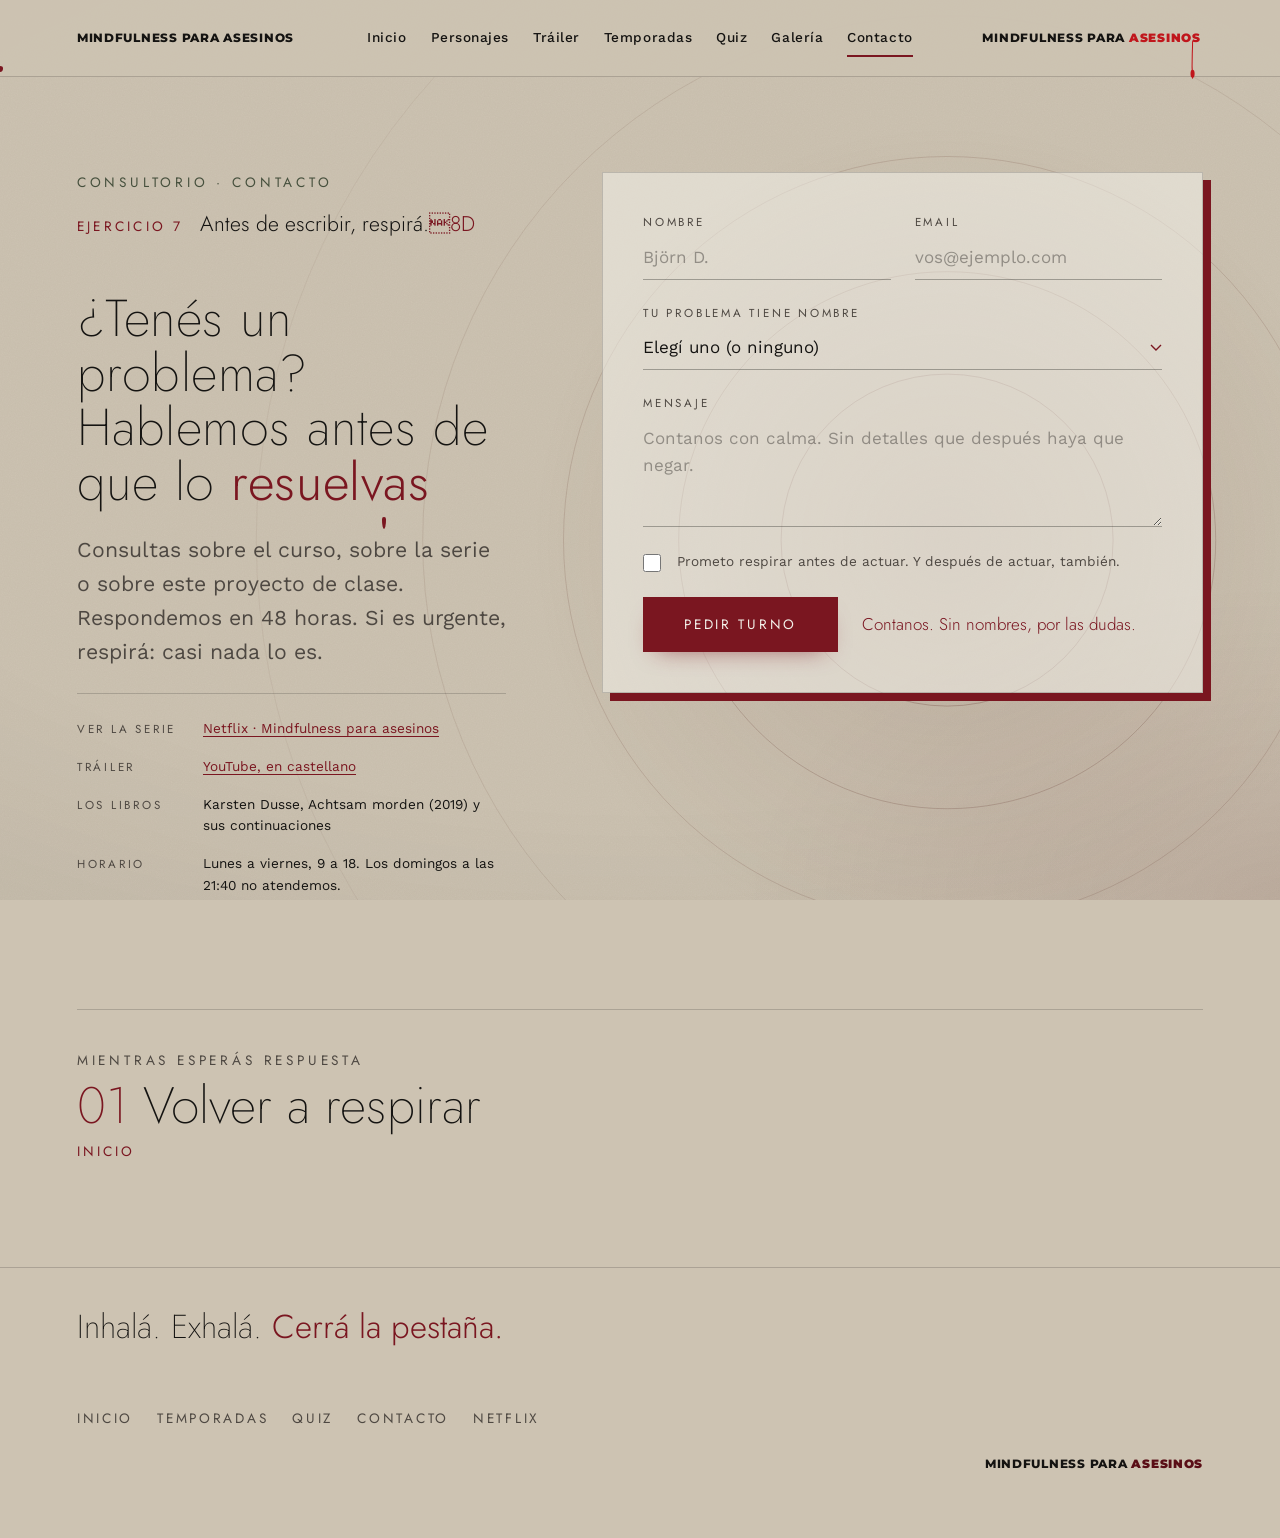
==== contacto.html @ fb223d0d "Landing Mindfulness para asesinos: sitio completo (v17) Co-Authored-By: Claude Fable 5.1 <noreply@an" ====
<!doctype html>
<html lang="es" data-stage="2">
<head>
  <meta charset="utf-8">
  <meta name="viewport" content="width=device-width, initial-scale=1">
  <title>Contacto · Mindfulness para asesinos</title>
  <meta name="description" content="Consultorio Breitner: escribinos sobre el curso, la serie o este proyecto de clase. Respondemos en 48 horas. Si es urgente, respirá.">
  <meta name="author" content="Proyecto de clase · Mindfulness para asesinos">
  <meta name="robots" content="index, follow, max-image-preview:large">
  <meta name="theme-color" content="#F3F1EA">
  <meta name="color-scheme" content="light">
  <meta property="og:type" content="website">
  <meta property="og:site_name" content="Mindfulness para asesinos">
  <meta property="og:locale" content="es_AR">
  <meta property="og:title" content="Contacto · Mindfulness para asesinos">
  <meta property="og:description" content="Consultorio Breitner: escribinos sobre el curso, la serie o este proyecto de clase. Respondemos en 48 horas. Si es urgente, respirá.">
  <meta property="og:image" content="assets/img/galeria/galeria-01.jpg">
  <meta name="twitter:card" content="summary_large_image">
  <meta name="twitter:title" content="Contacto · Mindfulness para asesinos">
  <meta name="twitter:description" content="Consultorio Breitner: escribinos sobre el curso, la serie o este proyecto de clase. Respondemos en 48 horas. Si es urgente, respirá.">
  <meta name="twitter:image" content="assets/img/galeria/galeria-01.jpg">
  <link rel="preconnect" href="https://fonts.googleapis.com">
  <link rel="preconnect" href="https://fonts.gstatic.com" crossorigin>
  <link href="https://fonts.googleapis.com/css2?family=Jost:wght@200;300;400&family=Montserrat:wght@800;900&family=Work+Sans:wght@400;500&display=swap" rel="stylesheet">
  <link rel="icon" href="data:image/svg+xml,%3Csvg xmlns='http://www.w3.org/2000/svg' viewBox='0 0 32 32'%3E%3Crect width='32' height='32' fill='%23F3F1EA'/%3E%3Cpath d='M16 4c3 7 8 11 8 17a8 8 0 0 1-16 0c0-6 5-10 8-17z' fill='%237A1620'/%3E%3C/svg%3E">
  <script type="application/ld+json">{"@context": "https://schema.org", "@type": "BreadcrumbList", "itemListElement": [{"@type": "ListItem", "position": 1, "name": "Inicio", "item": "index.html"}, {"@type": "ListItem", "position": 2, "name": "Tráiler", "item": "trailer.html"}]}</script>
  <link rel="stylesheet" href="css/styles.css">
</head>
<body data-page="contacto">

<!-- ===== Fondo: la página respira (anillos), y la sangre le gana terreno lección a lección ===== -->
<div class="breath-bg" aria-hidden="true"><i></i><i></i><i></i><i></i><i></i><span class="breath-bg__word breath-bg__word--in">Inhalá</span><span class="breath-bg__word breath-bg__word--out">Exhalá</span></div>

<!-- ===== SVG global: filtros reutilizables ===== -->
<svg class="svg-defs" aria-hidden="true" focusable="false">
  <defs>
    <filter id="f-wobble" x="-30%" y="-30%" width="160%" height="160%">
      <feTurbulence type="fractalNoise" baseFrequency="0.018 0.026" numOctaves="4" seed="7" result="n"/>
      <feDisplacementMap in="SourceGraphic" in2="n" scale="46" xChannelSelector="R" yChannelSelector="G"/>
    </filter>
    <filter id="f-wobble-2" x="-30%" y="-30%" width="160%" height="160%">
      <feTurbulence type="fractalNoise" baseFrequency="0.03" numOctaves="3" seed="21" result="n"/>
      <feDisplacementMap in="SourceGraphic" in2="n" scale="30" xChannelSelector="R" yChannelSelector="B"/>
      <feGaussianBlur stdDeviation="1.4"/>
    </filter>
    <filter id="f-wobble-small" x="-50%" y="-50%" width="200%" height="200%">
      <feTurbulence type="fractalNoise" baseFrequency="0.09" numOctaves="3" seed="4" result="n"/>
      <feDisplacementMap in="SourceGraphic" in2="n" scale="9" xChannelSelector="R" yChannelSelector="G"/>
    </filter>
    <filter id="f-soft"><feGaussianBlur stdDeviation="7"/></filter>
    <!-- sangre realista: gradiente (centro espeso), borde oscuro (seco), brillo húmedo y grano -->
    <radialGradient id="g-pool" cx="48%" cy="52%" r="60%">
      <stop offset="0" stop-color="#4E0A12"/>
      <stop offset=".55" stop-color="#6E121B"/>
      <stop offset="1" stop-color="#8A1B26"/>
    </radialGradient>
    <filter id="f-blood" x="-30%" y="-30%" width="160%" height="160%" color-interpolation-filters="sRGB">
      <feTurbulence type="fractalNoise" baseFrequency="0.018 0.026" numOctaves="4" seed="7" result="n"/>
      <feDisplacementMap in="SourceGraphic" in2="n" scale="46" xChannelSelector="R" yChannelSelector="G" result="shape"/>
      <feMorphology in="shape" operator="erode" radius="2.5" result="inner"/>
      <feComposite in="shape" in2="inner" operator="out" result="rim"/>
      <feFlood flood-color="#3A060C" flood-opacity=".75" result="rimColor"/>
      <feComposite in="rimColor" in2="rim" operator="in" result="rimDark"/>
      <feGaussianBlur in="shape" stdDeviation="7" result="blurA"/>
      <feSpecularLighting in="blurA" surfaceScale="8" specularConstant=".42" specularExponent="22" lighting-color="#ffe6e6" result="spec">
        <fePointLight x="150" y="40" z="260"/>
      </feSpecularLighting>
      <feComposite in="spec" in2="shape" operator="in" result="specIn"/>
      <feTurbulence type="fractalNoise" baseFrequency="0.9" numOctaves="2" seed="3" result="grain"/>
      <feColorMatrix in="grain" type="matrix" values="0 0 0 0 0  0 0 0 0 0  0 0 0 0 0  0 0 0 .05 0" result="grainA"/>
      <feComposite in="grainA" in2="shape" operator="in" result="grainIn"/>
      <feMerge><feMergeNode in="shape"/><feMergeNode in="grainIn"/><feMergeNode in="rimDark"/><feMergeNode in="specIn"/></feMerge>
    </filter>
    <filter id="f-goo-blood" x="-15%" y="-15%" width="130%" height="140%" color-interpolation-filters="sRGB">
      <feGaussianBlur in="SourceGraphic" stdDeviation="2.4" result="b"/>
      <feTurbulence type="fractalNoise" baseFrequency="0.035" numOctaves="3" seed="9" result="n"/>
      <feDisplacementMap in="b" in2="n" scale="5" xChannelSelector="R" yChannelSelector="G" result="bd"/>
      <feColorMatrix in="bd" type="matrix" values="1 0 0 0 0  0 1 0 0 0  0 0 1 0 0  0 0 0 16 -6" result="goo"/>
      <feGaussianBlur in="goo" stdDeviation=".7" result="shape"/>
      <feMorphology in="shape" operator="erode" radius="1.6" result="inner"/>
      <feComposite in="shape" in2="inner" operator="out" result="rim"/>
      <feFlood flood-color="#33050A" flood-opacity=".7" result="rimColor"/>
      <feComposite in="rimColor" in2="rim" operator="in" result="rimDark"/>
      <feGaussianBlur in="shape" stdDeviation="5" result="blurA"/>
      <feSpecularLighting in="blurA" surfaceScale="7" specularConstant=".42" specularExponent="24" lighting-color="#ffe9e9" result="spec">
        <fePointLight x="120" y="30" z="240"/>
      </feSpecularLighting>
      <feComposite in="spec" in2="shape" operator="in" result="specIn"/>
      <feMerge><feMergeNode in="shape"/><feMergeNode in="rimDark"/><feMergeNode in="specIn"/></feMerge>
    </filter>
    <filter id="f-goo-blood-m" x="-15%" y="-15%" width="130%" height="140%" color-interpolation-filters="sRGB">
      <feGaussianBlur in="SourceGraphic" stdDeviation="1.6" result="b"/>
      <feTurbulence type="fractalNoise" baseFrequency="0.06" numOctaves="3" seed="9" result="n"/>
      <feDisplacementMap in="b" in2="n" scale="3" xChannelSelector="R" yChannelSelector="G" result="bd"/>
      <feColorMatrix in="bd" type="matrix" values="1 0 0 0 0  0 1 0 0 0  0 0 1 0 0  0 0 0 16 -6" result="goo"/>
      <feGaussianBlur in="goo" stdDeviation=".5" result="shape"/>
      <feMorphology in="shape" operator="erode" radius="1" result="inner"/>
      <feComposite in="shape" in2="inner" operator="out" result="rim"/>
      <feFlood flood-color="#33050A" flood-opacity=".7" result="rimColor"/>
      <feComposite in="rimColor" in2="rim" operator="in" result="rimDark"/>
      <feGaussianBlur in="shape" stdDeviation="3" result="blurA"/>
      <feSpecularLighting in="blurA" surfaceScale="4" specularConstant=".28" specularExponent="26" lighting-color="#ffe9e9" result="spec">
        <fePointLight x="70" y="10" z="150"/>
      </feSpecularLighting>
      <feComposite in="spec" in2="shape" operator="in" result="specIn"/>
      <feMerge><feMergeNode in="shape"/><feMergeNode in="rimDark"/><feMergeNode in="specIn"/></feMerge>
    </filter>
    <filter id="f-blood-soft" x="-15%" y="-15%" width="130%" height="140%" color-interpolation-filters="sRGB">
      <feTurbulence type="fractalNoise" baseFrequency="0.05" numOctaves="3" seed="9" result="n"/>
      <feDisplacementMap in="SourceGraphic" in2="n" scale="9" xChannelSelector="R" yChannelSelector="G" result="shape"/>
      <feGaussianBlur in="shape" stdDeviation="3.5" result="blurA"/>
      <feSpecularLighting in="blurA" surfaceScale="4" specularConstant=".07" specularExponent="34" lighting-color="#ffe4e4" result="spec">
        <fePointLight x="120" y="30" z="240"/>
      </feSpecularLighting>
      <feComposite in="spec" in2="shape" operator="in" result="specIn"/>
      <feMerge><feMergeNode in="shape"/><feMergeNode in="specIn"/></feMerge>
    </filter>
    <filter id="f-sat" x="-50%" y="-50%" width="200%" height="200%">
      <feTurbulence type="fractalNoise" baseFrequency="0.05" numOctaves="3" seed="21" result="n"/>
      <feDisplacementMap in="SourceGraphic" in2="n" scale="14" xChannelSelector="R" yChannelSelector="B"/>
    </filter>
    <!-- mancha reutilizable para los bordes de las secciones infectadas -->
    <symbol id="s-stain" viewBox="0 0 600 420">
      <g filter="url(#f-blood)">
        <path fill="url(#g-pool)" d="M300 205 c-40-120 60-140 130-100 c 60 30 90 70 70 130 c-15 50-90 80-150 65 c-70-15-130-40-135-95 c-3-40 40-60 85 0z"/>
        <path fill="#6E121B" d="M150 215 c-40-10-70 20-55 40 c 20 25 60 10 55-40z"/>
        <path fill="#6E121B" d="M470 150 c 30-25 70-10 60 15 c-10 25-50 20-60-15z"/>
        <path fill="#6E121B" d="M330 300 c 8 40 6 80 4 110 c-1 10-12 10-13 0 c-2-30-4-70 9-110z"/>
      </g>
      <g filter="url(#f-sat)" fill="#6E121B">
        <path d="M0-11 C3-5 5-2 5 2 A5 5 0 1 1 -5 2 C-5-2 -3-5 0-11z" transform="translate(520 300) rotate(114) scale(1.40)"/>
        <path d="M0-11 C3-5 5-2 5 2 A5 5 0 1 1 -5 2 C-5-2 -3-5 0-11z" transform="translate(120 120) rotate(-66) scale(1.00)"/>
        <path d="M0-11 C3-5 5-2 5 2 A5 5 0 1 1 -5 2 C-5-2 -3-5 0-11z" transform="translate(400 352) rotate(147) scale(1.70)"/>
        <path d="M0-11 C3-5 5-2 5 2 A5 5 0 1 1 -5 2 C-5-2 -3-5 0-11z" transform="translate(560 270) rotate(105) scale(0.50)"/>
      </g>
    </symbol>
  </defs>
</svg>

<a class="skip-link" href="#main">Saltar al contenido</a>

<!-- ===== Navbar ===== -->
<header class="site-header" id="site-header">
  <nav class="nav" aria-label="Principal">
    <a class="nav__brand" href="index.html">Mindfulness para asesinos</a>

    <ul class="nav__links" id="nav-links">
      <li><a href="index.html">Inicio</a></li>
      <li><a href="personajes.html">Personajes</a></li>
      <li><a href="trailer.html">Tráiler</a></li>
      <li><a href="temporadas.html">Temporadas</a></li>
      <li><a href="quiz.html">Quiz</a></li>
      <li><a href="galeria.html">Galería</a></li>
      <li><a href="contacto.html">Contacto</a></li>
    </ul>

    <a class="nav__brand nav__brand--stained" href="index.html" aria-label="Mindfulness para asesinos">
      <span aria-hidden="true">Mindfulness para <span class="stain-word">asesinos<svg class="stain-word__drip" viewBox="0 0 6 22" aria-hidden="true"><path d="M3 0 C3 8 1.5 12 3 22" /><circle cx="3" cy="19.5" r="2.4"/></svg></span></span>
    </a>

    <button class="nav__toggle" id="nav-toggle" aria-expanded="false" aria-controls="nav-links" aria-label="Abrir menú">
      <span></span><span></span>
    </button>
  </nav>
</header>

<main id="main" class="page page--contacto">

  <!-- ===== CONTACTO · Consultorio de Breitner ===== -->
  <section class="section section--contacto" id="contacto" data-stage="2" aria-labelledby="contacto-title">
    <div class="shell contact">
      <div class="contact__aside">
        <p class="eyebrow reveal">Consultorio · Contacto</p>
        <p class="exercise reveal" data-type="Antes de escribir, respirá. Después escribí. Sin nombres."><span class="exercise__num">Ejercicio 7</span><span class="exercise__text" aria-label="Antes de escribir, respirá. Después escribí. Sin nombres."></span></p>
        <h1 class="section__title reveal" id="contacto-title">¿Tenés un problema? Hablemos antes de que lo <em class="stain-word">resuelvas</em></h1>
        <p class="section__lead reveal">Consultas sobre el curso, sobre la serie o sobre este proyecto de clase. Respondemos en 48 horas. Si es urgente, respirá: casi nada lo es.</p>
        <dl class="contact__ways reveal">
          <div><dt>Ver la serie</dt><dd><a href="https://www.netflix.com/title/81554969" target="_blank" rel="noopener">Netflix · Mindfulness para asesinos</a></dd></div>
          <div><dt>Tráiler</dt><dd><a href="https://www.youtube.com/watch?v=8umozeMUssc" target="_blank" rel="noopener">YouTube, en castellano</a></dd></div>
          <div><dt>Los libros</dt><dd>Karsten Dusse, <em>Achtsam morden</em> (2019) y sus continuaciones</dd></div>
          <div><dt>Horario</dt><dd>Lunes a viernes, 9 a 18. Los domingos a las 21:40 no atendemos.</dd></div>
        </dl>
      </div>

      <form class="form reveal" id="contact-form" novalidate>
        <div class="form__row">
          <div class="field">
            <label for="c-nombre">Nombre</label>
            <input id="c-nombre" name="nombre" type="text" autocomplete="name" placeholder="Björn D." required>
          </div>
          <div class="field">
            <label for="c-email">Email</label>
            <input id="c-email" name="email" type="email" autocomplete="email" placeholder="vos@ejemplo.com" required>
          </div>
        </div>
        <div class="field">
          <label for="c-problema">Tu problema tiene nombre</label>
          <select id="c-problema" name="problema">
            <option value="otro">Elegí uno (o ninguno)</option>
            <option value="vecino">Un vecino</option>
            <option value="jefe">Un jefe</option>
            <option value="cliente">Un cliente</option>
            <option value="familia">Alguien de la familia</option>
            <option value="otro">Prefiero no decirlo</option>
          </select>
        </div>
        <div class="field">
          <label for="c-mensaje">Mensaje</label>
          <textarea id="c-mensaje" name="mensaje" placeholder="Contanos con calma. Sin detalles que después haya que negar." required minlength="10"></textarea>
        </div>
        <label class="form__check"><input type="checkbox" name="promesa" required><span>Prometo respirar antes de actuar. Y después de actuar, también.</span></label>
        <div class="form__foot">
          <button class="btn btn--primary" type="submit">Pedir turno</button>
          <p class="form__hint" aria-live="polite">Contanos. Sin nombres, por las dudas.</p>
        </div>
        <div class="form__done" tabindex="-1" aria-live="assertive">
          <p class="stamp"><small>Consultorio Breitner</small>Recibido</p>
          <p><span data-name>R</span>espirá. Te escribimos en 48 horas. Este formulario es parte de un proyecto de clase: no envía datos a ningún servidor.</p>
          <button class="btn btn--ghost" type="button" id="contact-again">Pedir otro turno</button>
        </div>
      </form>
    </div>
  </section>

</main>

  <nav class="nextlesson" aria-label="Volver">
    <div class="shell">
      <a class="nextlesson__link reveal" href="index.html">
        <span class="nextlesson__eyebrow">Mientras esperás respuesta</span>
        <span class="nextlesson__title"><span class="nextlesson__num">01</span> Volver a respirar</span>
        <span class="nextlesson__go">Inicio</span>
      </a>
    </div>
  </nav>

<footer class="footer">
  <div class="shell">
    <p class="footer__close reveal">Inhalá. Exhalá. <span class="stain-word">Cerrá la pestaña.</span></p>
    <nav class="footer__links" aria-label="Pie"><a href="index.html">Inicio</a><a href="temporadas.html">Temporadas</a><a href="quiz.html">Quiz</a><a href="contacto.html">Contacto</a><a href="https://www.netflix.com/title/81554969" target="_blank" rel="noopener">Netflix</a></nav>
    <div class="footer__row">
      <p class="footer__brand">Mindfulness para <span class="stain-word">asesinos</span></p>
    </div>
  </div>
</footer>

<script src="js/blood.js" defer></script>
<script src="js/main.js" defer></script>
</body>
</html>
---- css/styles.css ----
/* =====================================================================
   MINDFULNESS PARA ASESINOS — styles.css
   Sistema: ver SPEC.md §3. Tokens en :root, infección por data-stage en
   <html>, un solo patrón de reveal, sin estilos ad hoc por bloque.
   ===================================================================== */

:root {
  /* ---- color ---- */
  --papel: #F3F1EA;
  --papel-sucio: #E6E0D3;
  --papel-manchado: #CDC3B2;
  --humo: #3B322E;
  --tinta: #141311;
  --salvia: #7C8B6F;
  --salvia-oscura: #55614B;
  --sangre: #7A1620;
  --sangre-densa: #5A0E16;
  --sangre-fresca: #A32332;
  --sangre-viva: #C93646;    /* sólo acentos de una palabra sobre fondo oscuro */
  --gris-humo: #6F6B63;
  --ceniza: #B8B2A6;

  /* ---- infección (los valores se pisan por data-stage) ---- */
  --bg: var(--papel);
  --ink: var(--tinta);
  --muted: var(--gris-humo);
  --line: rgba(20, 19, 17, .14);
  --surface: rgba(20, 19, 17, .04);
  --grain: .35;

  /* ---- tipografía (ratio 1.25, base 17px) ---- */
  --font-display: "Jost", "Avenir Next", "Segoe UI", sans-serif;
  --font-body: "Work Sans", "Segoe UI", system-ui, sans-serif;
  --fs--1: .8rem;
  --fs-0: 1rem;
  --fs-1: 1.25rem;
  --fs-2: 1.563rem;
  --fs-3: 1.953rem;
  --fs-4: 2.441rem;
  --fs-5: 3.052rem;
  --fs-hero: clamp(3rem, 8.6vw, 8.25rem);

  /* ---- espacio ---- */
  --s-1: 4px;
  --s-2: 8px;
  --s-3: 16px;
  --s-4: 24px;
  --s-5: 40px;
  --s-6: 64px;
  --s-7: 96px;
  --gutter: clamp(20px, 6vw, 96px);
  --shell-max: 1320px;

  /* ---- motion ---- */
  --ease-out: cubic-bezier(.16, 1, .3, 1);
  --ease-in: cubic-bezier(.55, 0, 1, .45);
  --ease-stamp: cubic-bezier(.2, 1.4, .4, 1);
  --t-reveal: 450ms;
  --t-stage: 900ms;

  --nav-h: 76px;
}

/* ---- etapas de la infección (cálidas, nunca gris neutro) ---- */
html[data-stage="1"] { --bg: var(--papel-sucio); --grain: .45; }
html[data-stage="2"] { --bg: var(--papel-manchado); --grain: .55; --line: rgba(20, 19, 17, .18); --surface: rgba(20, 19, 17, .06); }
html[data-stage="3"] {
  --bg: var(--humo); --ink: var(--papel); --muted: var(--ceniza);
  --line: rgba(243, 241, 234, .16); --surface: rgba(243, 241, 234, .05); --grain: .7;
}
html[data-stage="4"] {
  --bg: var(--tinta); --ink: var(--papel); --muted: var(--ceniza);
  --line: rgba(243, 241, 234, .14); --surface: rgba(243, 241, 234, .04); --grain: .85;
}

/* =====================================================================
   BASE
   ===================================================================== */
*, *::before, *::after { box-sizing: border-box; }

html {
  font-size: 17px;
  scroll-behavior: smooth;
  overflow-x: clip;
  background: var(--bg);
}

body {
  margin: 0;
  font-family: var(--font-body);
  font-size: var(--fs-0);
  line-height: 1.6;
  color: var(--ink);
  background: var(--bg);
  overflow-x: clip;
  transition: background-color var(--t-stage) var(--ease-out), color var(--t-stage) var(--ease-out);
}

/* Grano de papel: SVG feTurbulence en data URI, multiply, opacidad por etapa */
body::before {
  content: "";
  position: fixed;
  inset: 0;
  z-index: 0;
  pointer-events: none;
  opacity: var(--grain);
  mix-blend-mode: multiply;
  background-image: url("data:image/svg+xml,%3Csvg xmlns='http://www.w3.org/2000/svg' width='240' height='240'%3E%3Cfilter id='n'%3E%3CfeTurbulence type='fractalNoise' baseFrequency='.85' numOctaves='3' stitchTiles='stitch'/%3E%3CfeColorMatrix values='0 0 0 0 .12 0 0 0 0 .1 0 0 0 0 .08 0 0 0 .09 0'/%3E%3C/filter%3E%3Crect width='100%25' height='100%25' filter='url(%23n)'/%3E%3C/svg%3E");
  transition: opacity var(--t-stage) var(--ease-out);
}
html[data-stage="3"] body::before,
html[data-stage="4"] body::before { mix-blend-mode: screen; opacity: calc(var(--grain) * .35); }

main, .site-header, .footer { position: relative; z-index: 1; }

img, svg { display: block; max-width: 100%; }
h1, h2, h3, p, ul, ol, dl, figure { margin: 0; }
ul, ol { padding: 0; list-style: none; }
a { color: inherit; }
button { font: inherit; color: inherit; background: none; border: 0; padding: 0; cursor: pointer; }
em { font-style: normal; }

:focus-visible { outline: 2px solid var(--sangre-fresca); outline-offset: 4px; }
::selection { background: var(--sangre); color: var(--papel); }

.svg-defs { position: absolute; width: 0; height: 0; overflow: hidden; }

.sr-only {
  position: absolute; width: 1px; height: 1px; padding: 0; margin: -1px;
  overflow: hidden; clip: rect(0 0 0 0); white-space: nowrap; border: 0;
}

.skip-link {
  position: fixed; top: var(--s-3); left: var(--s-3); z-index: 60;
  padding: var(--s-2) var(--s-3); background: var(--tinta); color: var(--papel);
  transform: translateY(-200%); transition: transform 200ms var(--ease-out);
}
.skip-link:focus { transform: none; }

.shell {
  width: min(var(--shell-max), calc(100% - var(--gutter) * 2));
  margin-inline: auto;
}

/* =====================================================================
   TIPOGRAFÍA COMPARTIDA
   ===================================================================== */
.eyebrow {
  font-family: var(--font-display);
  font-weight: 400;
  font-size: var(--fs--1);
  letter-spacing: .28em;
  text-transform: uppercase;
  color: var(--salvia);
}
html[data-stage="3"] .eyebrow,
html[data-stage="4"] .eyebrow { color: var(--salvia); }

.section__title {
  font-family: var(--font-display);
  font-weight: 200;
  font-size: clamp(var(--fs-4), 5.2vw, var(--fs-5));
  line-height: 1.05;
  letter-spacing: .01em;
  max-width: 18ch;
  text-wrap: balance;
}
.section__lead {
  max-width: 56ch;
  color: var(--muted);
  font-size: var(--fs-1);
}

/* Palabra "con sangre": una por sección */
.stain-word {
  position: relative;
  color: var(--sangre);
  font-weight: 300;
}
.stain-word::after {
  content: "";
  position: absolute;
  left: 76%; bottom: -.2em;
  width: .085em; height: .24em;
  background: var(--sangre);
  border-radius: 45% 45% 50% 50% / 20% 20% 80% 80%;
}
/* sobre fondo oscuro el rojo seco desaparece: se usa --sangre-viva sólo ahí */
html[data-stage="3"] .stain-word,
html[data-stage="4"] .stain-word { color: var(--sangre-viva); }
html[data-stage="3"] .stain-word::after,
html[data-stage="4"] .stain-word::after,
html[data-stage="3"] .stain-word__drip path,
html[data-stage="4"] .stain-word__drip path { background: var(--sangre-viva); stroke: var(--sangre-viva); }
html[data-stage="3"] .stain-word__drip circle,
html[data-stage="4"] .stain-word__drip circle { fill: var(--sangre-viva); }

[hidden] { display: none !important; }

/* =====================================================================
   REVEAL (un solo patrón)
   ===================================================================== */
.reveal {
  opacity: 0;
  transform: translateY(20px);
  transition: opacity var(--t-reveal) var(--ease-out), transform var(--t-reveal) var(--ease-out);
}
.reveal.is-visible { opacity: 1; transform: none; }
.reveal:nth-child(2) { transition-delay: 60ms; }
.reveal:nth-child(3) { transition-delay: 120ms; }
.reveal:nth-child(4) { transition-delay: 180ms; }

/* =====================================================================
   LOADER
   ===================================================================== */
.loader {
  position: fixed; inset: 0; z-index: 50;
  display: grid; place-content: center; gap: var(--s-4);
  background: var(--papel); color: var(--tinta);
  transition: opacity 500ms var(--ease-out), visibility 500ms;
}
.loader__mark { width: min(520px, 80vw); overflow: visible; }
.loader__text {
  font-family: var(--font-display);
  font-weight: 300; font-size: 56px; letter-spacing: .22em;
  fill: none; stroke: var(--tinta); stroke-width: .8;
  stroke-dasharray: 1; stroke-dashoffset: 1;
  animation: draw 1100ms var(--ease-out) 100ms forwards;
}
.loader__text { stroke-dasharray: 900; stroke-dashoffset: 900; }
.loader__line {
  stroke: var(--sangre); stroke-width: 1.2; stroke-linecap: round;
  stroke-dasharray: 280; stroke-dashoffset: 280;
  animation: draw-line 600ms var(--ease-out) 900ms forwards;
}
.loader__hint {
  font-family: var(--font-display); font-size: var(--fs--1);
  letter-spacing: .3em; text-transform: uppercase; text-align: center;
  color: var(--gris-humo);
}
.is-loaded .loader { opacity: 0; visibility: hidden; }
@keyframes draw { to { stroke-dashoffset: 0; } }
@keyframes draw-line { to { stroke-dashoffset: 0; } }

/* =====================================================================
   NAVBAR
   ===================================================================== */
.site-header {
  position: fixed; inset: 0 0 auto 0; z-index: 30;
  background: color-mix(in srgb, var(--bg) 94%, transparent);
  border-bottom: 1px solid var(--line);
  transition: background-color var(--t-stage) var(--ease-out), color var(--t-stage) var(--ease-out), border-color var(--t-stage);
}
.nav {
  min-height: var(--nav-h);
  width: min(var(--shell-max), calc(100% - var(--gutter) * 2));
  margin-inline: auto;
  display: grid;
  grid-template-columns: 1fr auto 1fr;
  align-items: center;
  gap: var(--s-4);
}
.nav__brand {
  font-family: var(--font-display);
  font-weight: 400; font-size: .74rem; letter-spacing: .18em;
  text-transform: uppercase; text-decoration: none; white-space: nowrap;
}
.nav__brand--stained { justify-self: end; }
.nav__brand--stained .stain-word { display: inline-block; padding-right: .2em; }
.nav__brand--stained .stain-word::after { display: none; }
.stain-word__drip {
  position: absolute; left: 82%; top: 70%; width: .42em; height: auto;
  overflow: visible;
}
.stain-word__drip path { fill: none; stroke: var(--sangre); stroke-width: 1.2; stroke-linecap: round; }
.stain-word__drip circle { fill: var(--sangre); }

.nav__links { display: flex; gap: clamp(var(--s-3), 2.4vw, var(--s-5)); }
.nav__links a {
  position: relative; display: block; padding: var(--s-2) 0;
  font-size: var(--fs--1); font-weight: 500; letter-spacing: .04em; text-decoration: none;
}
.nav__links a::after {
  content: ""; position: absolute; left: 0; right: 0; bottom: 0; height: 2px;
  background: var(--sangre); transform: scaleX(0); transform-origin: right;
  transition: transform 350ms var(--ease-out);
}
.nav__links a:hover::after, .nav__links a.is-active::after { transform: scaleX(1); transform-origin: left; }

.nav__toggle { display: none; }

/* =====================================================================
   HERO
   ===================================================================== */
.hero {
  position: relative;
  min-height: 100svh;
  display: grid;
  align-items: center;
  padding: calc(var(--nav-h) + var(--s-6)) 0 var(--s-6);
  overflow: hidden;
  isolation: isolate;
}
.hero__grid { display: grid; gap: var(--s-4); position: relative; z-index: 1; }

.hero__title {
  position: relative;
  display: inline-block;
  width: max-content;
  max-width: 100%;
  margin-top: var(--s-2);
  font-family: var(--font-display);
  font-weight: 200;
  font-size: var(--fs-hero);
  line-height: .96;
  letter-spacing: .07em;
  text-transform: uppercase;
}
.hero__line { display: block; }
.hero__line--2 { font-weight: 300; letter-spacing: .12em; }
.hero__target { position: relative; display: inline-block; }

/* Gota: nace arriba de la última S y cae sobre ella */
.blood-drip {
  position: absolute;
  right: .36em;            /* centrada sobre la S final */
  top: calc(var(--drip-start, -46vh));   /* blood.js la ajusta para nacer bajo la navbar */
  width: .12em;
  height: calc(var(--drip-len, 46vh) + 1.05em);
  overflow: visible;
  pointer-events: none;
}
.blood-drip__path {
  fill: none; stroke: var(--sangre); stroke-width: 4; stroke-linecap: round;
  stroke-dasharray: 1; stroke-dashoffset: 1;
}
.blood-drip__bulb { fill: var(--sangre); opacity: 0; transform-origin: 7px 396px; }

.is-dripping .blood-drip__path { animation: fall 820ms var(--ease-in) forwards; }
.is-dripping .blood-drip__bulb { animation: bulb 820ms var(--ease-in) forwards; }
@keyframes fall { to { stroke-dashoffset: 0; } }
@keyframes bulb { 0%, 55% { opacity: 0; transform: scale(.3); } 100% { opacity: 1; transform: scale(1); } }

/* Mancha: detrás del texto, multiply, nace donde cae la gota */
.blood-stain {
  position: absolute;
  right: -.9em;
  top: .58em;
  width: 3.9em;
  height: auto;
  overflow: visible;
  pointer-events: none;
  z-index: -1;
  mix-blend-mode: multiply;
}
.blood-stain__pool { transform-origin: 300px 200px; transform: scale(.04); opacity: 0; }
.blood-stain__tongue { transform-origin: 330px 300px; transform: scaleY(0); }
.is-stained .blood-stain__pool { animation: pool 1100ms var(--ease-out) forwards; }
.is-stained .blood-stain__tongue { animation: tongue 1600ms var(--ease-out) 700ms forwards; }
@keyframes pool { from { transform: scale(.04) translateY(-8px); opacity: .9; } to { transform: scale(1); opacity: 1; } }
@keyframes tongue { to { transform: scaleY(1); } }

.hero__lead {
  max-width: 44ch;
  font-size: var(--fs-1);
  margin-top: var(--s-3);
}
.hero__meta {
  display: flex; flex-wrap: wrap; gap: var(--s-3) var(--s-6);
  padding-top: var(--s-4);
  border-top: 1px solid var(--line);
  max-width: 720px;
}
.hero__meta div { display: grid; gap: 2px; }
.hero__meta dt {
  font-family: var(--font-display); font-size: .7rem; letter-spacing: .24em;
  text-transform: uppercase; color: var(--muted);
}
.hero__meta dd { margin: 0; font-size: var(--fs-0); }

.hero__scroll {
  display: inline-flex; align-items: center; gap: var(--s-3);
  margin-top: var(--s-5);
  font-family: var(--font-display); font-size: .7rem; letter-spacing: .3em;
  text-transform: uppercase; text-decoration: none; color: var(--muted);
  width: max-content;
}
.hero__scroll svg { width: 12px; height: 40px; animation: nudge 2.4s var(--ease-out) infinite; }
@keyframes nudge { 0%, 100% { transform: translateY(0); } 50% { transform: translateY(6px); } }

/* trail de gotas (JS crea nodos) */
.hero__trail { position: absolute; inset: 0; pointer-events: none; z-index: 0; }
.hero__trail i {
  position: absolute; width: 6px; height: 9px; margin: -4px 0 0 -3px;
  background: var(--sangre); opacity: .45;
  border-radius: 50% 50% 55% 55% / 40% 40% 60% 60%;
  animation: trail-fade 600ms var(--ease-out) forwards;
}
@keyframes trail-fade { to { opacity: 0; transform: translateY(14px) scale(.6); } }

/* =====================================================================
   SECCIONES
   ===================================================================== */
.section { position: relative; scroll-margin-top: var(--nav-h); }
.section--personajes { padding-block: 128px; }
.section--temporadas { padding-block: 112px; }
.section--quiz { padding-block: 96px; }
.section--galeria { padding-block: 80px 96px; }

.section__head {
  display: grid;
  grid-template-columns: minmax(0, 1fr);
  gap: var(--s-4);
  margin-bottom: var(--s-6);
}
@media (min-width: 900px) {
  .section__head { grid-template-columns: 220px minmax(0, 1fr); column-gap: var(--s-6); align-items: start; }
  .section__head .eyebrow { padding-top: .9em; }
  .section__head .section__title { grid-column: 2; }
  .section__head .section__lead { grid-column: 2; }
}

/* =====================================================================
   CARRUSEL PERSONAJES
   ===================================================================== */
.carousel { position: relative; }
.carousel__bar {
  display: flex; justify-content: space-between; align-items: center;
  margin-bottom: var(--s-4);
}
.carousel__count {
  font-family: var(--font-display); font-size: var(--fs--1); letter-spacing: .24em; color: var(--muted);
}
.carousel__controls { display: flex; gap: var(--s-2); }
.carousel__btn {
  width: 48px; height: 48px; display: grid; place-items: center;
  border: 1px solid var(--line); border-radius: 50%;
  transition: border-color 250ms, background-color 250ms, transform 250ms var(--ease-out);
}
.carousel__btn svg { width: 20px; height: 20px; }
.carousel__btn:hover { border-color: var(--sangre); background: var(--surface); }
.carousel__btn:active { transform: scale(.94); }

.carousel__track {
  display: grid;
  grid-auto-flow: column;
  grid-auto-columns: clamp(260px, 26vw, 340px);
  gap: var(--s-4);
  overflow-x: auto;
  scroll-snap-type: x mandatory;
  scroll-behavior: smooth;
  padding: var(--s-3) var(--s-2) var(--s-4);
  margin-inline: calc(var(--s-2) * -1);
  scrollbar-width: none;
}
.carousel__track::-webkit-scrollbar { display: none; }
.carousel__track:focus-visible { outline-offset: -2px; }

.card {
  scroll-snap-align: start;
  position: relative;
  display: grid;
  grid-template-rows: auto 1fr;
  gap: var(--s-3);
  transform-style: preserve-3d;
  transition: transform 300ms var(--ease-out);
}
/* halo rojo detrás en hover/tilt */
.card::before {
  content: ""; position: absolute; inset: 6% -4% auto -4%; height: 60%;
  background: radial-gradient(ellipse at 50% 40%, rgba(122, 22, 32, .38), transparent 68%);
  opacity: 0; transform: translateZ(-40px); transition: opacity 350ms var(--ease-out);
  pointer-events: none; z-index: -1;
}
.card:hover::before, .card.is-active::before, .card:focus-within::before { opacity: 1; }

.card__media {
  position: relative; aspect-ratio: 3 / 4; overflow: hidden;
  background: var(--salvia-oscura);
}
.card__media img {
  width: 100%; height: 100%; object-fit: cover;
  transform-origin: 50% 40%;
}
.card.is-active .card__media img { animation: kenburns 9s var(--ease-out) forwards; }
@keyframes kenburns { from { transform: scale(1); } to { transform: scale(1.08) translate(-1.5%, -1%); } }

/* placeholder intencional */
.card__ph {
  position: absolute; inset: 0; display: none;
  padding: var(--s-4);
  color: var(--papel);
  background:
    linear-gradient(160deg, rgba(243, 241, 234, .08), transparent 55%),
    var(--salvia-oscura);
}
.card__ph::after {
  content: ""; position: absolute; inset: 0; opacity: .5; mix-blend-mode: multiply;
  background-image: url("data:image/svg+xml,%3Csvg xmlns='http://www.w3.org/2000/svg' width='240' height='240'%3E%3Cfilter id='n'%3E%3CfeTurbulence type='fractalNoise' baseFrequency='.85' numOctaves='3' stitchTiles='stitch'/%3E%3CfeColorMatrix values='0 0 0 0 .1 0 0 0 0 .1 0 0 0 0 .08 0 0 0 .18 0'/%3E%3C/filter%3E%3Crect width='100%25' height='100%25' filter='url(%23n)'/%3E%3C/svg%3E");
}
.card.is-placeholder img { visibility: hidden; }
.card.is-placeholder .card__ph { display: block; }
.card__ph-initial {
  position: absolute; left: 50%; top: 46%; transform: translate(-50%, -50%);
  font-family: var(--font-display); font-weight: 200; font-size: 7rem; line-height: 1;
  color: rgba(243, 241, 234, .82);
}
.card__ph-note {
  position: absolute; left: var(--s-4); bottom: var(--s-4);
  font-family: var(--font-display); font-size: .68rem; letter-spacing: .2em; text-transform: uppercase;
  color: rgba(243, 241, 234, .7);
}

.card__body { display: grid; gap: var(--s-1); padding-right: var(--s-2); }
.card__name { font-family: var(--font-display); font-weight: 300; font-size: var(--fs-2); line-height: 1.1; }
.card__actor { font-size: var(--fs--1); letter-spacing: .06em; text-transform: uppercase; color: var(--muted); }
.card__role { margin-top: var(--s-2); font-weight: 500; color: var(--sangre); }
html[data-stage="3"] .card__role, html[data-stage="4"] .card__role { color: var(--sangre-viva); }
.card__desc { font-size: var(--fs--1); color: var(--muted); }

/* =====================================================================
   TEMPORADAS
   ===================================================================== */
.seasons { display: grid; gap: var(--s-7); }
.season {
  position: relative;
  display: grid;
  grid-template-columns: minmax(0, 1fr);
  gap: var(--s-5);
  align-items: center;
}
@media (min-width: 820px) {
  .season { grid-template-columns: 300px minmax(0, 1fr); column-gap: var(--s-7); }
  .season--2 { grid-template-columns: minmax(0, 1fr) 300px; }
  .season--2 .season__poster { order: 2; }
  .season--2 .season__body { order: 1; padding-left: var(--s-7); }
}
.season__num {
  position: absolute; top: -.12em; right: 0; z-index: 0;
  font-family: var(--font-display); font-weight: 200; font-size: clamp(6rem, 16vw, 15rem); line-height: 1;
  color: var(--sangre); opacity: .14; pointer-events: none;
}
.season--2 .season__num { right: calc(300px + var(--s-7)); }
.season__poster {
  position: relative; z-index: 1; aspect-ratio: 2 / 3; overflow: hidden;
  background: var(--salvia-oscura);
  box-shadow: 0 30px 60px -30px rgba(20, 19, 17, .45);
}
.season__poster img { width: 100%; height: 100%; object-fit: cover; }
.season__ph {
  position: absolute; inset: 0; display: none; place-content: center; gap: var(--s-3);
  text-align: center; color: var(--papel);
  background: linear-gradient(160deg, rgba(243, 241, 234, .08), transparent 55%), var(--salvia-oscura);
}
.season__ph span { font-family: var(--font-display); font-weight: 200; font-size: 6rem; line-height: 1; }
.season__ph small { display: block; padding: 0 var(--s-4); font-family: var(--font-display); font-size: .62rem; letter-spacing: .18em; text-transform: uppercase; opacity: .75; }
.season.is-placeholder img { visibility: hidden; }
.season.is-placeholder .season__ph { display: grid; }

.season__body { position: relative; z-index: 1; display: grid; gap: var(--s-3); max-width: 58ch; }
.season__meta { display: flex; gap: var(--s-4); font-family: var(--font-display); font-size: var(--fs--1); letter-spacing: .2em; text-transform: uppercase; color: var(--muted); }
.season__title { font-family: var(--font-display); font-weight: 200; font-size: var(--fs-4); line-height: 1.05; }
.season__lessons {
  display: flex; flex-wrap: wrap; gap: var(--s-2) var(--s-4);
  margin-top: var(--s-2); padding-top: var(--s-3); border-top: 1px solid var(--line);
  font-family: var(--font-display); font-size: var(--fs--1); letter-spacing: .16em; text-transform: uppercase;
  counter-reset: lesson;
}
.season__lessons li { counter-increment: lesson; }
.season__lessons li::before { content: counter(lesson, decimal-leading-zero) " "; color: var(--sangre); margin-right: .3em; }

/* =====================================================================
   QUIZ
   ===================================================================== */
.quiz__grid { display: grid; gap: var(--s-6); }
@media (min-width: 980px) {
  .quiz__grid { grid-template-columns: minmax(0, 5fr) minmax(0, 7fr); column-gap: var(--s-7); align-items: start; }
  .section__head--quiz { grid-template-columns: minmax(0, 1fr); margin-bottom: 0; position: sticky; top: calc(var(--nav-h) + var(--s-5)); }
  .section__head--quiz .section__title, .section__head--quiz .section__lead { grid-column: 1; }
  .section__head--quiz .eyebrow { padding-top: 0; }
}

.quiz {
  position: relative;
  padding: var(--s-5);
  background: var(--papel);
  color: var(--tinta);
  box-shadow: 10px 10px 0 var(--sangre-densa);
  overflow: hidden;
}
.quiz__top { display: grid; gap: var(--s-2); margin-bottom: var(--s-5); }
.quiz__step { font-family: var(--font-display); font-size: var(--fs--1); letter-spacing: .22em; text-transform: uppercase; color: var(--gris-humo); }
.quiz__progress { height: 3px; background: rgba(20, 19, 17, .12); }
.quiz__progress-bar {
  display: block; height: 100%; width: 100%; background: var(--sangre);
  transform: scaleX(0); transform-origin: left; transition: transform 500ms var(--ease-out);
}

.quiz__viewport { overflow: hidden; }
.quiz__slide { display: grid; gap: var(--s-4); }
.quiz__slide.is-leaving { animation: slide-out 260ms var(--ease-in) forwards; }
.quiz__slide.is-entering { animation: slide-in 420ms var(--ease-out) forwards; }
@keyframes slide-out { to { opacity: 0; transform: translateX(-32px); } }
@keyframes slide-in { from { opacity: 0; transform: translateX(32px); } to { opacity: 1; transform: none; } }

.quiz__q { font-family: var(--font-display); font-weight: 300; font-size: var(--fs-2); line-height: 1.2; text-wrap: balance; }
.quiz__options { display: grid; gap: var(--s-2); }
.quiz__opt {
  display: grid; grid-template-columns: 32px 1fr; align-items: baseline; gap: var(--s-3);
  width: 100%; text-align: left; padding: var(--s-3) var(--s-4);
  border: 1px solid rgba(20, 19, 17, .18);
  transition: border-color 200ms, background-color 200ms, transform 200ms var(--ease-out);
}
.quiz__opt b { font-family: var(--font-display); font-weight: 400; font-size: var(--fs--1); letter-spacing: .1em; color: var(--sangre); }
.quiz__opt:hover, .quiz__opt:focus-visible { border-color: var(--sangre); background: rgba(122, 22, 32, .05); }
.quiz__opt:active { transform: scale(.985); }

/* resultado */
.quiz__result { position: relative; display: grid; gap: var(--s-4); padding-top: var(--s-3); }
.quiz__result-stain {
  position: absolute; width: 260px; right: -70px; bottom: -90px; z-index: 0;
  opacity: 0; transform: scale(.2); transform-origin: 55% 45%;
  mix-blend-mode: multiply;
}
.quiz__result.is-stamped .quiz__result-stain { animation: pool 900ms var(--ease-out) 120ms forwards; }
.quiz__stamp {
  position: relative; z-index: 1; width: max-content; max-width: 100%;
  padding: var(--s-3) var(--s-4);
  border: 3px solid var(--sangre); color: var(--sangre);
  transform: rotate(-4deg); transform-origin: center;
  opacity: 0;
  mask-image: url("data:image/svg+xml,%3Csvg xmlns='http://www.w3.org/2000/svg' width='200' height='200'%3E%3Cfilter id='n'%3E%3CfeTurbulence type='fractalNoise' baseFrequency='.6' numOctaves='2'/%3E%3CfeColorMatrix values='0 0 0 0 0 0 0 0 0 0 0 0 0 0 0 0 0 0 5 -1.4'/%3E%3C/filter%3E%3Crect width='100%25' height='100%25' filter='url(%23n)'/%3E%3C/svg%3E");
  -webkit-mask-image: url("data:image/svg+xml,%3Csvg xmlns='http://www.w3.org/2000/svg' width='200' height='200'%3E%3Cfilter id='n'%3E%3CfeTurbulence type='fractalNoise' baseFrequency='.6' numOctaves='2'/%3E%3CfeColorMatrix values='0 0 0 0 0 0 0 0 0 0 0 0 0 0 0 0 0 0 5 -1.4'/%3E%3C/filter%3E%3Crect width='100%25' height='100%25' filter='url(%23n)'/%3E%3C/svg%3E");
}
.quiz__result.is-stamped .quiz__stamp { animation: stamp 220ms var(--ease-stamp) forwards, shake 240ms linear 220ms; }
@keyframes stamp { from { opacity: 0; transform: rotate(-4deg) scale(2.4); } 70% { opacity: 1; } to { opacity: 1; transform: rotate(-4deg) scale(1); } }
@keyframes shake {
  0%, 100% { translate: 0 0; } 20% { translate: -3px 2px; } 40% { translate: 3px -1px; } 60% { translate: -2px -2px; } 80% { translate: 2px 1px; }
}
.quiz__stamp-label { font-family: var(--font-display); font-size: .68rem; letter-spacing: .3em; text-transform: uppercase; }
.quiz__stamp-title { font-family: var(--font-display); font-weight: 300; font-size: var(--fs-3); line-height: 1.05; text-transform: uppercase; letter-spacing: .04em; }
.quiz__stamp-score { font-family: var(--font-display); font-size: var(--fs--1); letter-spacing: .2em; text-transform: uppercase; margin-top: var(--s-1); }
.quiz__result-text { position: relative; z-index: 1; max-width: 46ch; padding-right: var(--s-5); font-size: var(--fs-1); }

.btn {
  position: relative; z-index: 1;
  width: max-content; padding: var(--s-3) var(--s-5);
  font-family: var(--font-display); font-size: var(--fs--1); letter-spacing: .2em; text-transform: uppercase;
  color: var(--papel); background: var(--tinta);
  transition: background-color 200ms, transform 200ms var(--ease-out);
}
.btn:hover { background: var(--sangre); }
.btn:active { transform: scale(.97); }

/* =====================================================================
   GALERÍA
   ===================================================================== */
.gallery {
  display: grid;
  grid-template-columns: repeat(2, minmax(0, 1fr));
  grid-auto-rows: minmax(160px, 22vw);
  grid-auto-flow: dense;
  gap: var(--s-3);
}
@media (min-width: 760px) {
  .gallery { grid-template-columns: repeat(4, minmax(0, 1fr)); grid-auto-rows: minmax(200px, 16vw); gap: var(--s-4); }
  .gallery__item--wide { grid-column: span 2; }
  .gallery__item--tall { grid-row: span 2; }
}
.gallery__item { position: relative; overflow: hidden; background: var(--salvia-oscura); }
.gallery__btn { display: block; width: 100%; height: 100%; position: relative; }
.gallery__btn img { width: 100%; height: 100%; object-fit: cover; transition: transform 600ms var(--ease-out), filter 400ms; }
.gallery__btn:hover img { transform: scale(1.04); }
.gallery__btn::after {
  content: ""; position: absolute; inset: 0; border: 1px solid transparent;
  transition: border-color 250ms; pointer-events: none;
}
.gallery__btn:hover::after, .gallery__btn:focus-visible::after { border-color: var(--sangre-fresca); }
.gallery__ph {
  position: absolute; inset: 0; display: none; place-items: center;
  font-family: var(--font-display); font-weight: 200; font-size: 4rem; color: rgba(243, 241, 234, .75);
  background: linear-gradient(160deg, rgba(243, 241, 234, .08), transparent 55%), var(--salvia-oscura);
}
.gallery__item.is-placeholder img { visibility: hidden; }
.gallery__item.is-placeholder .gallery__ph { display: grid; }

/* =====================================================================
   LIGHTBOX
   ===================================================================== */
.lightbox {
  position: fixed; inset: 0; width: 100vw; height: 100vh; max-width: none; max-height: none;
  margin: 0; padding: var(--s-5); border: 0;
  background: rgba(20, 19, 17, .92); color: var(--papel);
  display: grid; grid-template-columns: 56px minmax(0, 1fr) 56px; align-items: center; gap: var(--s-3);
  opacity: 0; transition: opacity 300ms var(--ease-out);
}
.lightbox:not([open]) { display: none; }
.lightbox.is-open { opacity: 1; }
.lightbox::backdrop { background: transparent; }
.lightbox__figure { display: grid; gap: var(--s-3); justify-items: center; }
.lightbox__frame {
  position: relative; width: min(100%, 1100px, calc((100vh - 180px) * 1.5)); aspect-ratio: 3 / 2; overflow: hidden;
  background: var(--salvia-oscura);
  transform: scale(.94); transition: transform 350ms var(--ease-out);
}
.lightbox.is-open .lightbox__frame { transform: none; }
.lightbox__frame img { width: 100%; height: 100%; object-fit: cover; }
.lightbox__frame.is-placeholder img { visibility: hidden; }
.lightbox__ph {
  position: absolute; inset: 0; display: none; place-items: center;
  font-family: var(--font-display); font-weight: 200; font-size: 6rem; color: rgba(243, 241, 234, .75);
}
.lightbox__frame.is-placeholder .lightbox__ph { display: grid; }
.lightbox__caption { font-family: var(--font-display); font-size: var(--fs--1); letter-spacing: .2em; text-transform: uppercase; color: var(--ceniza); }
.lightbox__close {
  position: absolute; top: var(--s-4); right: var(--s-4); width: 48px; height: 48px;
  display: grid; place-items: center; border: 1px solid rgba(243, 241, 234, .3); border-radius: 50%;
}
.lightbox__close svg, .lightbox__nav svg { width: 22px; height: 22px; }
.lightbox__nav {
  width: 56px; height: 56px; display: grid; place-items: center;
  border: 1px solid rgba(243, 241, 234, .3); border-radius: 50%;
  transition: border-color 200ms, background-color 200ms;
}
.lightbox__nav:hover, .lightbox__close:hover { border-color: var(--sangre-fresca); background: rgba(122, 22, 32, .3); }

/* =====================================================================
   FOOTER
   ===================================================================== */
.footer { padding: var(--s-5) 0 var(--s-6); border-top: 1px solid var(--line); }
.footer__row { display: flex; flex-wrap: wrap; justify-content: space-between; gap: var(--s-3); font-size: var(--fs--1); color: var(--muted); }
.footer__brand { font-family: var(--font-display); letter-spacing: .18em; text-transform: uppercase; color: var(--ink); }
.footer__brand .stain-word::after { display: none; }

/* =====================================================================
   RESPONSIVE
   ===================================================================== */
@media (max-width: 900px) {
  :root { --nav-h: 64px; }
  .nav { grid-template-columns: 1fr auto; }
  .nav__brand--stained { display: none; }
  .nav__toggle {
    display: grid; gap: 6px; width: 44px; height: 44px; place-content: center; justify-self: end;
  }
  .nav__toggle span { display: block; width: 24px; height: 1.5px; background: currentColor; transition: transform 300ms var(--ease-out); }
  .nav__toggle[aria-expanded="true"] span:first-child { transform: translateY(3.75px) rotate(45deg); }
  .nav__toggle[aria-expanded="true"] span:last-child { transform: translateY(-3.75px) rotate(-45deg); }
  .nav__links {
    position: fixed; inset: var(--nav-h) 0 0 0; z-index: 29;
    flex-direction: column; align-items: flex-start; gap: var(--s-4);
    padding: var(--s-6) var(--gutter);
    background: var(--bg); color: var(--ink);
    transform: translateX(100%); transition: transform 400ms var(--ease-out);
  }
  .nav__links.is-open { transform: none; }
  .nav__links a { font-family: var(--font-display); font-weight: 300; font-size: var(--fs-3); letter-spacing: .04em; padding: var(--s-2) 0; }

  .hero { padding-bottom: var(--s-5); }
  .hero__title { letter-spacing: .05em; }
  .blood-stain { width: 3.4em; right: -.6em; }

  .section--personajes { padding-block: 96px; }
  .section--temporadas { padding-block: 88px; }
  .section--quiz { padding-block: 72px; }
  .section--galeria { padding-block: 64px 80px; }
  .section__head { margin-bottom: var(--s-5); }
  .seasons { gap: var(--s-6); }
  .season__poster { max-width: 260px; }
  .season__num { font-size: 7rem; top: -.25em; left: auto; right: 0; }
  .season--2 .season__num { right: 0; }
  .quiz { padding: var(--s-4); box-shadow: 6px 6px 0 var(--sangre-densa); }
  .lightbox { padding: var(--s-3); grid-template-columns: 1fr; }
  .lightbox__nav { position: absolute; bottom: var(--s-4); }
  .lightbox__nav--prev { left: var(--s-4); }
  .lightbox__nav--next { right: var(--s-4); }
  .lightbox__frame { aspect-ratio: 4 / 3; }
}

@media (max-width: 480px) {
  :root { --fs-hero: clamp(1.9rem, 9.4vw, 2.4rem); }
  .hero__grid { min-width: 0; }
  .hero__title { width: fit-content; letter-spacing: .03em; }
  .hero__line--2 { letter-spacing: .06em; }
  .blood-stain { width: 3.2em; right: -.4em; top: .7em; }
  .hero__meta { gap: var(--s-3) var(--s-4); }
  .carousel__track { grid-auto-columns: 82vw; }
  .card__ph-initial { font-size: 8rem; }
  .quiz__opt { grid-template-columns: 24px 1fr; padding: var(--s-3); }
}

/* =====================================================================
   REDUCED MOTION
   ===================================================================== */
@media (prefers-reduced-motion: reduce) {
  html { scroll-behavior: auto; }
  *, *::before, *::after { animation-duration: .01ms !important; animation-iteration-count: 1 !important; transition-duration: 200ms !important; }
  .loader { display: none; }
  .blood-drip { display: none; }
  .blood-stain__pool { transform: scale(1); opacity: 1; }
  .blood-stain__tongue { transform: scaleY(1); }
  .reveal { transform: none; }
  .card.is-active .card__media img { animation: none; }
  .hero__trail { display: none; }
  .hero__scroll svg { animation: none; }
}

/* =====================================================================
   CAPA 2 — detalles que refuerzan el concepto
   ===================================================================== */

/* ---- círculo de respiración (hero) ---- */
.breath {
  position: absolute; z-index: 0; pointer-events: none;
  right: clamp(24px, 7vw, 120px); top: 50%;
  width: min(34vw, 460px); aspect-ratio: 1;
  transform: translateY(-52%);
  display: grid; place-items: center;
}
.breath__ring {
  position: absolute; inset: 0; border-radius: 50%;
  border: 1px solid var(--salvia); opacity: .55;
  animation: breathe 8s ease-in-out infinite;
}
.breath__ring--inner { inset: 18%; opacity: .35; animation-delay: -.6s; }
.breath__label {
  position: absolute; bottom: -2.2em;
  font-family: var(--font-display); font-size: .7rem; letter-spacing: .34em; text-transform: uppercase;
  color: var(--salvia); opacity: 0;
}
.breath__label--in { animation: label-in 8s ease-in-out infinite; }
.breath__label--out { animation: label-out 8s ease-in-out infinite; }
@keyframes breathe { 0%, 100% { transform: scale(.86); } 50% { transform: scale(1); } }
@keyframes label-in { 0%, 5% { opacity: 0; } 15%, 40% { opacity: 1; } 50%, 100% { opacity: 0; } }
@keyframes label-out { 0%, 55% { opacity: 0; } 65%, 90% { opacity: 1; } 100% { opacity: 0; } }
@media (max-width: 900px) { .breath { display: none; } }

/* ---- navbar: línea de infección (progreso de lectura) + gota que crece ---- */
.site-header::after {
  content: ""; position: absolute; left: 0; bottom: -1px; height: 2px; width: 100%;
  background: var(--sangre); transform: scaleX(var(--progress, 0)); transform-origin: left;
  transition: transform 120ms linear;
}
html[data-stage="3"] .site-header::after,
html[data-stage="4"] .site-header::after { background: var(--sangre-viva); }
.stain-word__drip { transform-origin: 50% 0; transition: transform var(--t-stage) var(--ease-out); }
html[data-stage="1"] .nav__brand--stained .stain-word__drip { transform: scaleY(1.4); }
html[data-stage="2"] .nav__brand--stained .stain-word__drip { transform: scaleY(1.9); }
html[data-stage="3"] .nav__brand--stained .stain-word__drip { transform: scaleY(2.5); }
html[data-stage="4"] .nav__brand--stained .stain-word__drip { transform: scaleY(3.2); }

/* ---- mantras de Breitner entre secciones ---- */
.mantra {
  margin-top: var(--s-7);
  padding-left: var(--s-4);
  border-left: 1px solid var(--sangre);
  max-width: 44ch;
}
@media (min-width: 900px) { .mantra { margin-left: calc(220px + var(--s-6)); } }
.mantra p {
  font-family: var(--font-display); font-weight: 300; font-size: var(--fs-2); line-height: 1.3;
  text-wrap: pretty;
}
.mantra cite {
  display: block; margin-top: var(--s-3);
  font-style: normal; font-family: var(--font-display); font-size: var(--fs--1);
  letter-spacing: .22em; text-transform: uppercase; color: var(--muted);
}
.mantra .stain-word::after { bottom: -.16em; }

/* ---- temporadas: barras de episodios que se manchan ---- */
.season__eps {
  display: grid; grid-template-columns: repeat(8, 1fr); gap: 6px;
  max-width: 260px; margin-top: calc(var(--s-2) * -1);
}
.season__eps li { position: relative; height: 3px; background: var(--line); }
.season__eps li[data-stained] { background: var(--sangre); }
.season__eps li[data-stained]::after {
  content: ""; position: absolute; left: 45%; top: 3px; width: 3px; height: 7px;
  background: var(--sangre); border-radius: 0 0 50% 50% / 0 0 70% 70%;
}

/* ---- quiz: feedback del coach por respuesta ---- */
.quiz__opt.is-chosen { border-color: var(--sangre); background: var(--sangre); color: var(--papel); }
.quiz__opt.is-chosen b { color: var(--papel); }
.quiz__note {
  font-family: var(--font-display); font-size: var(--fs--1); letter-spacing: .18em; text-transform: uppercase;
  color: var(--sangre); min-height: 1.4em;
  opacity: 0; transform: translateY(6px); transition: opacity 250ms var(--ease-out), transform 250ms var(--ease-out);
}
.quiz__note.is-on { opacity: 1; transform: none; }

/* ---- manchas de borde: se acumulan a medida que la página se infecta ---- */
.edge-stain {
  position: absolute; z-index: 0; pointer-events: none; overflow: visible;
  fill: var(--sangre); mix-blend-mode: multiply; opacity: .9;
}
html[data-stage="3"] .edge-stain, html[data-stage="4"] .edge-stain,
.section--quiz .edge-stain, .section--galeria .edge-stain { mix-blend-mode: normal; fill: var(--sangre-densa); opacity: .95; }
.edge-stain--a { width: 150px; height: 105px; right: -40px; bottom: 40px; transform: rotate(160deg); }
.edge-stain--b { width: 210px; height: 147px; left: -70px; top: 120px; transform: rotate(-25deg); }
.edge-stain--c { width: 120px; height: 84px; right: 30px; bottom: -20px; transform: rotate(80deg); }
.edge-stain--d { width: 260px; height: 182px; left: -110px; top: 300px; transform: rotate(15deg); }
.edge-stain--e { width: 160px; height: 112px; right: -30px; top: 300px; transform: rotate(-140deg); }
.edge-stain--f { width: 320px; height: 224px; right: 8%; bottom: -60px; transform: rotate(200deg); }
@media (max-width: 900px) {
  .edge-stain { transform: scale(.65) rotate(0deg); }
  .edge-stain--d, .edge-stain--f { display: none; }
}

/* ---- galería: leyenda al hover ---- */
.gallery__btn::before {
  content: attr(data-cap); position: absolute; left: 0; right: 0; bottom: 0; z-index: 1;
  padding: var(--s-2) var(--s-3);
  font-family: var(--font-display); font-size: .68rem; letter-spacing: .24em; text-transform: uppercase;
  color: var(--papel); background: linear-gradient(to top, rgba(20, 19, 17, .7), transparent);
  transform: translateY(100%); transition: transform 350ms var(--ease-out);
}
.gallery__btn:hover::before, .gallery__btn:focus-visible::before { transform: none; }

/* ---- footer: cierre ---- */
.footer__close {
  font-family: var(--font-display); font-weight: 200; font-size: var(--fs-3); line-height: 1.1;
  margin-bottom: var(--s-6);
}
.footer__close .stain-word::after { display: none; }

@media (prefers-reduced-motion: reduce) {
  .breath__ring, .breath__label { animation: none; }
  .breath__label--in { opacity: 1; }
}

/* Los filtros SVG se rasterizan una vez por capa: evita repintar en cada frame de transición */
.edge-stain, .blood-stain, .quiz__result-stain, .blood-drip { will-change: transform; }

/* Trail del hero, un poco más presente */
.hero__trail i { width: 8px; height: 12px; margin: -6px 0 0 -4px; opacity: .7; animation-duration: 950ms; }
@keyframes trail-fade { 60% { opacity: .55; } to { opacity: 0; transform: translateY(26px) scale(.55); } }
@media (min-width: 901px) { .blood-stain { width: 4.4em; right: -1.15em; top: .5em; } }

/* Sangre realista: las capas de color ya vienen del gradiente y el filtro; el borde y los satélites no se pintan aparte */
.blood-stain__tongue--2 { transform-origin: 255px 285px; }
.is-stained .blood-stain__tongue--2 { animation-delay: 1000ms; animation-duration: 1300ms; }
.edge-stain { fill: none; }
.section--quiz .edge-stain, .section--galeria .edge-stain, html[data-stage="3"] .edge-stain, html[data-stage="4"] .edge-stain { fill: none; opacity: .9; }

/* ---- sangre simulada (canvas) ---- */
.blood-canvas {
  position: absolute;
  right: -1.9em; top: -.95em;
  width: 5.8em; height: 3.6em;
  pointer-events: none; z-index: -1;
  mix-blend-mode: multiply;
  filter: url(#f-goo-blood);
  will-change: transform;
}
@media (max-width: 900px) { .blood-canvas { right: -2.3em; top: -.9em; width: 6.2em; height: 3.4em; filter: url(#f-goo-blood-m); } }

/* =====================================================================
   TRÁILER (la pantalla salpica hacia la página)
   ===================================================================== */
.section--trailer { padding-block: 112px; }
.trailer { position: relative; }
.trailer__frame {
  position: relative; aspect-ratio: 16 / 9; width: min(100%, 1040px);
  background: var(--tinta); overflow: hidden;
  box-shadow: 0 40px 80px -40px rgba(20, 19, 17, .55);
}
.trailer__frame iframe { position: absolute; inset: 0; width: 100%; height: 100%; border: 0; }
.trailer__poster {
  position: absolute; inset: 0; width: 100%; height: 100%; display: grid; place-items: center; z-index: 2;
  color: var(--papel); transition: opacity 400ms var(--ease-out);
}
.trailer__poster img { position: absolute; inset: 0; width: 100%; height: 100%; object-fit: cover; filter: saturate(.7) brightness(.72); transition: transform 8s var(--ease-out), filter 600ms; }
.trailer__poster:hover img, .trailer__poster:focus-visible img { transform: scale(1.04); filter: saturate(.85) brightness(.8); }
.trailer__play {
  position: relative; z-index: 1; width: 88px; height: 88px; display: grid; place-items: center;
  border: 1px solid rgba(243, 241, 234, .7); border-radius: 50%;
  background: rgba(20, 19, 17, .35); transition: background-color 250ms, transform 250ms var(--ease-out);
}
.trailer__play svg { width: 34px; height: 34px; margin-left: 4px; }
.trailer__poster:hover .trailer__play { background: var(--sangre); transform: scale(1.06); }
.trailer__cta {
  position: absolute; bottom: var(--s-4); left: 50%; transform: translateX(-50%); z-index: 1;
  font-family: var(--font-display); font-size: var(--fs--1); letter-spacing: .3em; text-transform: uppercase;
}
.trailer.is-playing .trailer__poster { opacity: 0; pointer-events: none; }
.trailer__blood {
  position: absolute; left: -18%; top: -22%; width: 136%; height: 152%;
  pointer-events: none; z-index: 3;
  mix-blend-mode: multiply; filter: url(#f-goo-blood); will-change: transform;
}
html[data-stage="3"] .trailer__blood, html[data-stage="4"] .trailer__blood { mix-blend-mode: normal; }
.trailer__note { margin-top: var(--s-3); font-size: var(--fs--1); color: var(--muted); }
.trailer__note a { color: var(--sangre); }
@media (max-width: 900px) {
  .section--trailer { padding-block: 88px; }
  .trailer__blood { left: -10%; top: -14%; width: 120%; height: 134%; filter: url(#f-goo-blood-m); }
  .trailer__play { width: 64px; height: 64px; }
}

/* =====================================================================
   HERO: PANTALLA 3D (el tráiler adentro, la sangre sale hacia afuera)
   ===================================================================== */
.breath { display: none; }
.screen {
  position: absolute; z-index: 0; pointer-events: none;
  right: clamp(16px, 6vw, 96px); top: 67%;
  width: min(38vw, 540px);
  transform: translateY(-50%);
  perspective: 1400px;
}
.screen__plane {
  position: relative; aspect-ratio: 16 / 9; overflow: hidden;
  background: var(--tinta);
  transform: rotateY(var(--ry, -16deg)) rotateX(var(--rx, 4deg));
  transform-style: preserve-3d;
  transition: transform 500ms var(--ease-out);
  box-shadow: 34px 50px 90px -30px rgba(20, 19, 17, .55), 0 0 0 1px rgba(20, 19, 17, .25);
}
.screen__poster { position: absolute; inset: 0; width: 100%; height: 100%; object-fit: cover; filter: saturate(.8) brightness(.85); animation: kenburns 24s var(--ease-out) infinite alternate; }
.screen__video { position: absolute; inset: 0; }
/* el iframe se sobredimensiona para tapar barras negras y controles */
.screen__video iframe { position: absolute; top: 50%; left: 50%; width: 120%; height: 120%; transform: translate(-50%, -50%); border: 0; pointer-events: none; }
.screen__glass {
  position: absolute; inset: 0;
  background: linear-gradient(115deg, rgba(243, 241, 234, .16), transparent 40%, transparent 70%, rgba(243, 241, 234, .06));
  mix-blend-mode: screen; pointer-events: none;
}
.screen__blood {
  position: absolute; left: -24%; top: -34%; width: 148%; height: 168%;
  z-index: 2; pointer-events: none;
  filter: url(#f-goo-blood); will-change: transform;
}
.screen__label {
  position: absolute; left: 0; bottom: -2.4em;
  font-family: var(--font-display); font-size: .68rem; letter-spacing: .3em; text-transform: uppercase; color: var(--muted);
}
/* el título va por encima del borde izquierdo de la pantalla */
.hero__grid { z-index: 1; }
@media (max-width: 900px) {
  .screen {
    position: relative; right: auto; top: auto; transform: none;
    width: 100%; margin-top: var(--s-5);
    --ry: -6deg; --rx: 2deg;
  }
  .screen__blood { left: -12%; top: -20%; width: 124%; height: 140%; filter: url(#f-goo-blood-m); }
  .screen__label { bottom: -2em; }
}
@media (prefers-reduced-motion: reduce) { .screen__poster { animation: none; } }

/* ---- pantalla sin marco: el video se funde con el papel (máscara de borde roto + multiply) ---- */
.screen {
  right: clamp(0px, 2vw, 40px); top: 62%;
  width: min(58vw, 820px);
  --mask: url("data:image/svg+xml,%3Csvg xmlns='http://www.w3.org/2000/svg' viewBox='0 0 800 450'%3E%3Cdefs%3E%3Cfilter id='f' x='-20%25' y='-20%25' width='140%25' height='140%25'%3E%3CfeTurbulence type='fractalNoise' baseFrequency='.011 .016' numOctaves='3' seed='5' result='n'/%3E%3CfeDisplacementMap in='SourceGraphic' in2='n' scale='90' xChannelSelector='R' yChannelSelector='G' result='d'/%3E%3CfeGaussianBlur in='d' stdDeviation='9'/%3E%3C/filter%3E%3CradialGradient id='g' cx='52%25' cy='50%25' r='62%25'%3E%3Cstop offset='.55' stop-color='%23fff'/%3E%3Cstop offset='1' stop-color='%23fff' stop-opacity='0'/%3E%3C/radialGradient%3E%3C/defs%3E%3Cellipse cx='420' cy='225' rx='330' ry='190' fill='url(%23g)' filter='url(%23f)'/%3E%3C/svg%3E");
}
.screen__plane {
  background: transparent; overflow: hidden;
  box-shadow: none;
  transform: rotateY(var(--ry, -9deg)) rotateX(var(--rx, 3deg));
  -webkit-mask-image: var(--mask); mask-image: var(--mask);
  -webkit-mask-size: 100% 100%; mask-size: 100% 100%;
  -webkit-mask-repeat: no-repeat; mask-repeat: no-repeat;
  mix-blend-mode: multiply;
}
.screen__glass { display: none; }
.screen__poster { filter: saturate(.75) contrast(1.05); }
.screen__video iframe { width: 112%; height: 112%; }
.screen__label { left: 12%; bottom: -.6em; }
@media (max-width: 900px) {
  .screen { width: 118%; margin-left: -9%; margin-top: var(--s-4); --ry: -4deg; --rx: 2deg; }
  .screen__label { left: 12%; bottom: .4em; }
}

/* mobile: el video va debajo del texto, en flujo, sin desplazamiento */
@media (max-width: 900px) {
  .hero { grid-template-columns: 100%; }
  .hero__grid { order: 1; }
  .screen { order: 2; position: relative; right: auto; top: auto; transform: none; width: 118%; margin: var(--s-4) 0 0 -9%; }
  .screen__label { left: 10%; bottom: .2em; }
}

/* sangre v3: espesor por gradiente, sin "goo"; el filtro sólo irregulariza el borde y da brillo tenue */
.blood-canvas, .screen__blood, .trailer__blood { filter: url(#f-blood-soft); }
.screen__blood { mix-blend-mode: multiply; }
@media (max-width: 900px) { .blood-canvas, .screen__blood, .trailer__blood { filter: url(#f-blood-soft); } }

/* =====================================================================
   SITIO MULTIPÁGINA: entrada de página, índice del curso, desplegable de
   temporadas, siguiente lección, goteo ambiental
   ===================================================================== */
/* entrada de página: fade corto (sin loader fuera del inicio) */
body[data-page] main { animation: page-in 520ms var(--ease-out) both; }
@keyframes page-in { from { opacity: 0; transform: translateY(10px); } to { opacity: 1; transform: none; } }
body[data-page]:not([data-page="index"]) .hero { display: none; }

/* ---- índice del curso (inicio) ---- */
.section--indice { padding-block: 112px 128px; }
.syllabus { display: grid; border-top: 1px solid var(--line); }
@media (min-width: 900px) { .syllabus { margin-left: calc(220px + var(--s-6)); } }
.syllabus__row {
  display: grid; grid-template-columns: 64px minmax(0, 1fr) auto; align-items: baseline; gap: var(--s-4);
  padding: var(--s-4) 0; border-bottom: 1px solid var(--line); text-decoration: none;
  transition: background-color 250ms;
}
.syllabus__num { font-family: var(--font-display); font-weight: 200; font-size: var(--fs-3); line-height: 1; color: var(--muted); transition: color 250ms; }
.syllabus__body { display: grid; gap: var(--s-1); }
.syllabus__title { font-family: var(--font-display); font-weight: 300; font-size: var(--fs-2); line-height: 1.15; }
.syllabus__desc { font-size: var(--fs--1); color: var(--muted); max-width: 52ch; }
.syllabus__go {
  position: relative; font-family: var(--font-display); font-size: var(--fs--1); letter-spacing: .22em; text-transform: uppercase;
  color: var(--sangre); padding-right: 1.6em; white-space: nowrap;
}
.syllabus__go::after { content: "→"; position: absolute; right: 0; top: 0; transition: transform 300ms var(--ease-out); }
.syllabus__row:hover .syllabus__num, .syllabus__row:focus-visible .syllabus__num { color: var(--sangre); }
.syllabus__row:hover .syllabus__go::after, .syllabus__row:focus-visible .syllabus__go::after { transform: translateX(6px); }
/* al pasar, una gota cae del número */
.syllabus__num { position: relative; }
.syllabus__num::after {
  content: ""; position: absolute; left: 42%; bottom: -.15em; width: .1em; height: 0;
  background: var(--sangre); border-radius: 0 0 50% 50% / 0 0 70% 70%; transition: height 500ms var(--ease-out);
}
.syllabus__row:hover .syllabus__num::after { height: .5em; }
@media (max-width: 640px) {
  .syllabus__row { grid-template-columns: 44px minmax(0, 1fr); }
  .syllabus__go { grid-column: 2; }
}

/* ---- temporadas: desplegable ---- */
.seasons-acc { display: grid; border-top: 1px solid var(--line); }
.season-acc { border-bottom: 1px solid var(--line); }
.season-acc__sum {
  list-style: none; cursor: pointer;
  display: grid; grid-template-columns: 96px minmax(0, 1fr) auto 32px; align-items: center; gap: var(--s-4);
  padding: var(--s-4) 0;
}
.season-acc__sum::-webkit-details-marker { display: none; }
.season-acc__num { font-family: var(--font-display); font-weight: 200; font-size: var(--fs-5); line-height: 1; color: var(--sangre); }
.season-acc__title { font-family: var(--font-display); font-weight: 300; font-size: var(--fs-3); line-height: 1.1; }
.season-acc__meta { display: flex; gap: var(--s-4); font-family: var(--font-display); font-size: var(--fs--1); letter-spacing: .18em; text-transform: uppercase; color: var(--muted); }
.season-acc__icon { position: relative; width: 32px; height: 32px; border: 1px solid var(--line); border-radius: 50%; transition: transform 400ms var(--ease-out), border-color 250ms; }
.season-acc__icon::before, .season-acc__icon::after { content: ""; position: absolute; left: 50%; top: 50%; background: currentColor; transform: translate(-50%, -50%); }
.season-acc__icon::before { width: 12px; height: 1px; }
.season-acc__icon::after { width: 1px; height: 12px; transition: transform 400ms var(--ease-out); }
.season-acc[open] .season-acc__icon::after { transform: translate(-50%, -50%) scaleY(0); }
.season-acc[open] .season-acc__icon, .season-acc__sum:hover .season-acc__icon { border-color: var(--sangre); }
.season-acc__panel { display: grid; grid-template-rows: 0fr; transition: grid-template-rows 520ms var(--ease-out); }
.season-acc.is-open .season-acc__panel { grid-template-rows: 1fr; }
.season-acc__inner { overflow: hidden; display: grid; grid-template-columns: minmax(0, 1fr); gap: var(--s-5); }
.season-acc__inner > * { margin-bottom: 0; }
.season-acc.is-open .season-acc__inner { padding-bottom: var(--s-6); }
@media (min-width: 820px) {
  .season-acc__inner { grid-template-columns: 240px minmax(0, 1fr); column-gap: var(--s-7); }
}
.season-acc .season__poster { max-width: 240px; margin-top: var(--s-2); }
.season-acc.is-placeholder img { visibility: hidden; }
.season-acc.is-placeholder .season__ph { display: grid; }
.season-acc__body { display: grid; gap: var(--s-4); max-width: 60ch; align-content: start; }
.eps { display: grid; grid-template-columns: repeat(2, minmax(0, 1fr)); gap: var(--s-2) var(--s-5); border-top: 1px solid var(--line); padding-top: var(--s-4); }
.eps li { position: relative; display: grid; grid-template-columns: 36px 1fr; align-items: baseline; gap: var(--s-2); padding: var(--s-2) 0; }
.ep__num { font-family: var(--font-display); font-size: var(--fs--1); letter-spacing: .16em; color: var(--muted); }
.ep__title { font-family: var(--font-display); font-weight: 300; font-size: var(--fs-1); }
.eps li[data-stained] .ep__num { color: var(--sangre); }
.eps li[data-stained] .ep__title::after {
  content: ""; display: inline-block; width: 5px; height: 9px; margin-left: 8px; vertical-align: -1px;
  background: var(--sangre); border-radius: 50% 50% 55% 55% / 40% 40% 60% 60%;
}
@media (max-width: 640px) {
  .season-acc__sum { grid-template-columns: 56px minmax(0, 1fr) 28px; }
  .season-acc__meta { grid-column: 2; }
  .season-acc__num { font-size: var(--fs-4); }
  .eps { grid-template-columns: 1fr; }
}

/* ---- siguiente lección ---- */
.nextlesson { padding-block: 0 96px; }
.nextlesson__link {
  display: grid; gap: var(--s-2); padding: var(--s-5) 0; border-top: 1px solid var(--line); text-decoration: none;
}
.nextlesson__eyebrow { font-family: var(--font-display); font-size: var(--fs--1); letter-spacing: .28em; text-transform: uppercase; color: var(--muted); }
.nextlesson__title { font-family: var(--font-display); font-weight: 200; font-size: clamp(var(--fs-3), 4vw, var(--fs-5)); line-height: 1.05; }
.nextlesson__num { color: var(--sangre); font-weight: 200; }
.nextlesson__go { font-family: var(--font-display); font-size: var(--fs--1); letter-spacing: .22em; text-transform: uppercase; color: var(--sangre); transition: letter-spacing 300ms var(--ease-out); }
.nextlesson__link:hover .nextlesson__go { letter-spacing: .32em; }

/* ---- goteo ambiental: cada tanto cae una gota del logo y queda una mancha abajo ---- */
.adrop {
  position: fixed; z-index: 29; pointer-events: none;
  width: 6px; height: 12px; margin-left: -3px;
  background: var(--sangre); border-radius: 50% 50% 55% 55% / 35% 35% 65% 65%;
  transform-origin: 50% 0;
}
html[data-stage="3"] .adrop, html[data-stage="4"] .adrop { background: var(--sangre-viva); }
.astain {
  position: fixed; bottom: 2px; z-index: 29; pointer-events: none;
  width: 34px; height: 24px; fill: var(--sangre); filter: url(#f-sat); opacity: 0;
  transition: opacity 500ms var(--ease-out);
}
.astain.is-on { opacity: .9; }
html[data-stage="3"] .astain, html[data-stage="4"] .astain { fill: var(--sangre-densa); }

/* páginas internas: la primera sección deja lugar a la navbar fija */
body[data-page]:not([data-page="index"]) main > .section:first-child { padding-top: calc(var(--nav-h) + 96px); }
@media (max-width: 900px) { body[data-page]:not([data-page="index"]) main > .section:first-child { padding-top: calc(var(--nav-h) + 64px); } }

/* =====================================================================
   CAPA NARRATIVA: gancho, por qué verla, ejercicios, cierre, transiciones
   ===================================================================== */
/* título del hero: las letras se revelan de abajo hacia arriba antes de la gota */
.hero__word { display: inline-block; overflow: hidden; vertical-align: bottom; }
.hero__word i { display: inline-block; font-style: normal; transform: translateY(110%); animation: letter-up 700ms var(--ease-out) forwards; }
@keyframes letter-up { to { transform: none; } }
.hero__target { overflow: visible; }

/* CTAs */
.hero__cta { display: flex; flex-wrap: wrap; gap: var(--s-3); margin-top: var(--s-2); }
.btn--primary { background: var(--sangre); }
.btn--primary:hover { background: var(--sangre-densa); }
.btn--ghost { background: transparent; color: var(--ink); border: 1px solid var(--line); }
.btn--ghost:hover { background: transparent; border-color: var(--sangre); color: var(--sangre); }
html[data-stage="3"] .btn--ghost, html[data-stage="4"] .btn--ghost { color: var(--papel); }
.quiz .btn--ghost { color: var(--tinta); border-color: rgba(20, 19, 17, .25); }
.quiz__actions { display: flex; flex-wrap: wrap; gap: var(--s-3); position: relative; z-index: 1; }

/* por qué verla: editorial a dos columnas, sin tarjetas */
.section--porque { padding-block: 128px 32px; }
.porque { display: grid; gap: var(--s-6); }
@media (min-width: 900px) { .porque { grid-template-columns: minmax(0, 5fr) minmax(0, 6fr); column-gap: var(--s-7); align-items: start; } }
.porque__lead .section__title { max-width: 16ch; }
.porque__body { display: grid; gap: var(--s-4); max-width: 58ch; padding-top: var(--s-2); }
.porque__body p strong { font-family: var(--font-display); font-weight: 400; letter-spacing: .06em; text-transform: uppercase; font-size: var(--fs--1); color: var(--sangre); display: block; margin-bottom: 2px; }
.porque__fans { margin-top: var(--s-3); padding-top: var(--s-4); border-top: 1px solid var(--line); font-family: var(--font-display); font-weight: 300; font-size: var(--fs-1); }
.porque__fans span { color: var(--sangre); font-weight: 400; }

/* ejercicio de la lección: se escribe a máquina cuando entra en pantalla */
.exercise { display: grid; grid-template-columns: auto 1fr; gap: var(--s-3); align-items: baseline; max-width: 60ch; margin-top: calc(var(--s-2) * -1); }
.exercise__num { font-family: var(--font-display); font-size: var(--fs--1); letter-spacing: .24em; text-transform: uppercase; color: var(--sangre); white-space: nowrap; }
.exercise__text { font-family: var(--font-display); font-weight: 300; font-size: var(--fs-1); line-height: 1.35; min-height: 1.35em; }
.exercise__text::after { content: "▍"; color: var(--sangre); animation: caret 900ms steps(2) infinite; }
.exercise.is-done .exercise__text::after { content: ""; }
@keyframes caret { 50% { opacity: 0; } }
@media (min-width: 900px) { .section__head .exercise { grid-column: 2; } }

/* personajes: el ejercicio que le tocó */
.card__lesson { margin-top: var(--s-2); padding-top: var(--s-2); border-top: 1px solid var(--line); font-size: var(--fs--1); }
.card__lesson span { display: block; font-family: var(--font-display); font-size: .68rem; letter-spacing: .22em; text-transform: uppercase; color: var(--muted); margin-bottom: 2px; }

/* listas escalonadas */
.syllabus > li, .eps > li { opacity: 0; transform: translateY(12px); transition: opacity 500ms var(--ease-out), transform 500ms var(--ease-out); }
.syllabus.is-visible > li, .season-acc.is-open .eps > li { opacity: 1; transform: none; }
.syllabus > li:nth-child(1), .eps > li:nth-child(1) { transition-delay: 60ms; }
.syllabus > li:nth-child(2), .eps > li:nth-child(2) { transition-delay: 140ms; }
.syllabus > li:nth-child(3), .eps > li:nth-child(3) { transition-delay: 220ms; }
.syllabus > li:nth-child(4), .eps > li:nth-child(4) { transition-delay: 300ms; }
.syllabus > li:nth-child(5), .eps > li:nth-child(5) { transition-delay: 380ms; }
.eps > li:nth-child(6) { transition-delay: 460ms; }
.eps > li:nth-child(7) { transition-delay: 540ms; }
.eps > li:nth-child(8) { transition-delay: 620ms; }

/* cierre (galería) */
.final { padding: 32px 0 128px; }
.final__inner { display: grid; gap: var(--s-4); padding-top: var(--s-6); border-top: 1px solid var(--line); max-width: 760px; }
.final__title { font-family: var(--font-display); font-weight: 200; font-size: clamp(var(--fs-4), 5vw, var(--fs-5)); line-height: 1.05; text-wrap: balance; }
.final__lead { color: var(--muted); font-size: var(--fs-1); max-width: 52ch; }

/* transición al salir de una página */
body.is-leaving main, body.is-leaving .nextlesson, body.is-leaving .final { opacity: 0; transform: translateY(-8px); transition: opacity 260ms var(--ease-in), transform 260ms var(--ease-in); }
@media (prefers-reduced-motion: reduce) {
  .hero__word i { animation: none; transform: none; }
  .exercise__text::after { animation: none; }
  .syllabus > li, .eps > li { opacity: 1; transform: none; transition: none; }
}

/* =====================================================================
   FONDO: nunca se va a negro. Las últimas lecciones son papel cada vez
   más sucio; la infección la cuenta la sangre acumulada, no la oscuridad.
   ===================================================================== */
html[data-stage="3"] {
  --bg: #CBC0AD; --ink: var(--tinta); --muted: #5E5850;
  --line: rgba(20, 19, 17, .2); --surface: rgba(20, 19, 17, .06); --grain: .62;
}
html[data-stage="4"] {
  --bg: #C3B6A1; --ink: var(--tinta); --muted: #5A5249;
  --line: rgba(20, 19, 17, .22); --surface: rgba(20, 19, 17, .07); --grain: .7;
}
html[data-stage="3"] body::before, html[data-stage="4"] body::before { mix-blend-mode: multiply; opacity: var(--grain); }
html[data-stage="3"] .stain-word, html[data-stage="4"] .stain-word { color: var(--sangre); }
html[data-stage="3"] .stain-word::after, html[data-stage="4"] .stain-word::after { background: var(--sangre); }
html[data-stage="3"] .stain-word__drip path, html[data-stage="4"] .stain-word__drip path { stroke: var(--sangre); }
html[data-stage="3"] .stain-word__drip circle, html[data-stage="4"] .stain-word__drip circle { fill: var(--sangre); }
html[data-stage="3"] .site-header::after, html[data-stage="4"] .site-header::after { background: var(--sangre); }
html[data-stage="3"] .card__role, html[data-stage="4"] .card__role { color: var(--sangre); }
html[data-stage="3"] .edge-stain, html[data-stage="4"] .edge-stain,
.section--quiz .edge-stain, .section--galeria .edge-stain { mix-blend-mode: multiply; fill: var(--sangre); opacity: .9; }
html[data-stage="3"] .adrop, html[data-stage="4"] .adrop { background: var(--sangre); }
html[data-stage="3"] .astain, html[data-stage="4"] .astain { fill: var(--sangre); }
html[data-stage="3"] .btn--ghost, html[data-stage="4"] .btn--ghost { color: var(--ink); }
html[data-stage="3"] .trailer__blood, html[data-stage="4"] .trailer__blood { mix-blend-mode: multiply; }
/* el quiz ya no necesita tarjeta blanca sobre negro: se apoya en el papel con borde */
.quiz { background: rgba(243, 241, 234, .55); box-shadow: 8px 8px 0 var(--sangre); border: 1px solid rgba(20, 19, 17, .18); }
/* galería sobre papel: marcos finos */
.gallery__item { box-shadow: 0 1px 0 rgba(20, 19, 17, .15); }

/* =====================================================================
   V4 · TIPOGRAFÍA DE LA SERIE + HERO COMO EL PÓSTER + FONDO CON CAPAS
   El logo oficial es una grotesca geométrica extra-negra: "MINDFULNESS"
   blanco con halo luminoso, "ASESINOS" rojo pesado. Montserrat Black es el
   sustituto libre más cercano. Jost sigue para los títulos de sección
   (la voz calma del curso) y Work Sans para el cuerpo.
   ===================================================================== */
:root { --font-logo: "Montserrat", "Arial Black", "Segoe UI", sans-serif; --rojo-logo: #C0161C; }

/* marca en navbar y footer */
.nav__brand, .footer__brand { font-family: var(--font-logo); font-weight: 800; font-size: .72rem; letter-spacing: .06em; }
.nav__brand .stain-word, .footer__brand .stain-word { font-weight: 900; color: var(--rojo-logo); }
.nav__brand--stained .stain-word__drip path { stroke: var(--rojo-logo); }
.nav__brand--stained .stain-word__drip circle { fill: var(--rojo-logo); }

/* ---- hero: el video es el fondo, fundido al papel abajo ---- */
.hero { min-height: 100svh; padding: 0; display: grid; align-items: end; isolation: isolate; }
.hero .screen {
  position: absolute; inset: 0; width: auto; height: auto; transform: none; margin: 0; perspective: none; z-index: 0;
  --mask: linear-gradient(to bottom, #000 0%, #000 36%, rgba(0,0,0,.5) 52%, transparent 68%);
}
.hero .screen__plane {
  position: absolute; inset: 0; aspect-ratio: auto; transform: none !important; mix-blend-mode: normal;
  -webkit-mask-image: var(--mask); mask-image: var(--mask);
}
.hero .screen__plane::after { content: ""; position: absolute; inset: 0; background: linear-gradient(to right, rgba(20, 19, 17, .28), rgba(20, 19, 17, .05) 45%, rgba(20, 19, 17, .32)); }
.hero .screen__poster { filter: saturate(.85); }
.hero .screen__video iframe { width: 178vh; height: 100%; min-width: 100%; min-height: 56.25vw; }
.hero .screen__label { left: auto; right: var(--gutter); top: calc(var(--nav-h) + 12px); bottom: auto; color: rgba(243, 241, 234, .85); z-index: 2; }
.hero .screen__blood { left: 0; top: 0; width: 100%; height: 100%; mix-blend-mode: normal; }
.hero__grid { position: relative; z-index: 2; padding-top: calc(var(--nav-h) + 8vh); gap: 0; }
.hero__grid > .eyebrow { color: rgba(243, 241, 234, .9); text-shadow: 0 1px 12px rgba(20, 19, 17, .5); margin-bottom: var(--s-3); }

/* título como el póster */
.hero__title {
  font-family: var(--font-logo); font-weight: 900; text-transform: uppercase; letter-spacing: -.005em; line-height: .92;
  font-size: clamp(2.6rem, 8.8vw, 8.6rem); width: fit-content; max-width: 100%; margin: 0 0 9vh;
}
.hero__line--glow { color: #fff; text-shadow: 0 0 14px rgba(255, 255, 255, .95), 0 0 34px rgba(255, 255, 255, .7), 0 0 70px rgba(255, 255, 255, .45); }
.hero__line--para { display: block; font-size: .27em; letter-spacing: .12em; margin: .18em 0 .1em .12em; color: #fff; text-shadow: 0 0 10px rgba(255, 255, 255, .8); font-weight: 800; }
.hero__line--red { color: var(--rojo-logo); text-shadow: 0 2px 0 rgba(90, 8, 12, .35), 0 12px 30px rgba(20, 19, 17, .25); letter-spacing: -.01em; }
.hero__word { overflow: hidden; }
.hero__word i { font-style: normal; }
.hero__target { overflow: visible; }

/* gota y mancha: apuntan a la S de ASESINOS (Montserrat es más ancha: se recalibra) */
.blood-drip { right: .3em; width: .1em; }
.blood-canvas { right: -1.7em; top: -.6em; width: 5.6em; height: 3.2em; }

/* panel de texto sobre papel */
.hero__panel { display: grid; gap: var(--s-4); padding-bottom: var(--s-6); max-width: 720px; position: relative; }
.hero__panel::before { content: ""; position: absolute; inset: -40px -60px -20px -60px; z-index: -1; background: radial-gradient(70% 60% at 30% 40%, rgba(243, 241, 234, .85), transparent 75%); pointer-events: none; }
.hero__lead { margin-top: 0; }
.hero__meta { padding-top: var(--s-3); }
.hero__scroll { margin-top: var(--s-2); }

@media (max-width: 900px) {
  .hero { min-height: auto; }
  .hero .screen { position: absolute; inset: 0; order: 0; width: auto; height: auto; margin: 0; --mask: linear-gradient(to bottom, #000 0%, #000 36%, rgba(0,0,0,.5) 56%, transparent 80%); }
  .hero__grid { padding-top: calc(var(--nav-h) + 6vh); }
  .hero__title { font-size: clamp(1.8rem, 9.2vw, 3.2rem); margin-bottom: 6vh; }
  .hero__word { white-space: nowrap; }
  .hero .screen__label { top: calc(var(--nav-h) + 8px); font-size: .6rem; }
  .blood-canvas { right: -1.2em; width: 5em; height: 3em; }
}

/* ---- fondo con capas: viñeta + lavado de sangre que crece con la etapa ---- */
body::after {
  content: ""; position: fixed; inset: 0; z-index: 0; pointer-events: none;
  background:
    radial-gradient(60% 50% at 100% 100%, rgba(122, 22, 32, var(--wash, 0)), transparent 70%),
    radial-gradient(120% 90% at 50% 40%, transparent 55%, rgba(20, 19, 17, .07));
  mix-blend-mode: multiply;
}
html[data-stage="1"] { --wash: .05; }
html[data-stage="2"] { --wash: .09; }
html[data-stage="3"] { --wash: .14; }
html[data-stage="4"] { --wash: .2; }

/* huella de click: mancha chica donde tocás el papel */
.astain--click { position: absolute; bottom: auto; z-index: 3; transition: opacity 400ms var(--ease-out), transform 500ms var(--ease-out); mix-blend-mode: multiply; }

/* =====================================================================
   QUIZ v2: intro, llamada de Dragan, consejo y compartir
   ===================================================================== */
.quiz__intro { max-width: 52ch; color: var(--gris-humo); }
.quiz__slide .btn { justify-self: start; }
.quiz__slide { transition: none; }
.quiz.is-call { box-shadow: 8px 8px 0 var(--sangre-densa); }
.quiz__phone { display: grid; grid-template-columns: 56px 1fr; grid-template-rows: auto auto; column-gap: var(--s-3); align-items: center; padding: var(--s-3) var(--s-4); border: 1px solid rgba(20, 19, 17, .18); background: rgba(243, 241, 234, .7); }
.quiz__phone-icon { grid-row: 1 / 3; width: 44px; height: 44px; border-radius: 50%; background: var(--sangre); position: relative; animation: ring 1.1s ease-in-out infinite; }
.quiz__phone-icon::before { content: ""; position: absolute; inset: 12px; background: var(--papel); -webkit-mask: url("data:image/svg+xml,%3Csvg xmlns='http://www.w3.org/2000/svg' viewBox='0 0 24 24'%3E%3Cpath d='M6.6 10.8a15 15 0 0 0 6.6 6.6l2.2-2.2a1 1 0 0 1 1-.25 11.4 11.4 0 0 0 3.6.6 1 1 0 0 1 1 1V20a1 1 0 0 1-1 1A17 17 0 0 1 3 4a1 1 0 0 1 1-1h3.5a1 1 0 0 1 1 1c0 1.25.2 2.45.6 3.6a1 1 0 0 1-.25 1z'/%3E%3C/svg%3E") center / contain no-repeat; mask: url("data:image/svg+xml,%3Csvg xmlns='http://www.w3.org/2000/svg' viewBox='0 0 24 24'%3E%3Cpath d='M6.6 10.8a15 15 0 0 0 6.6 6.6l2.2-2.2a1 1 0 0 1 1-.25 11.4 11.4 0 0 0 3.6.6 1 1 0 0 1 1 1V20a1 1 0 0 1-1 1A17 17 0 0 1 3 4a1 1 0 0 1 1-1h3.5a1 1 0 0 1 1 1c0 1.25.2 2.45.6 3.6a1 1 0 0 1-.25 1z'/%3E%3C/svg%3E") center / contain no-repeat; }
.quiz__phone-icon::after { content: ""; position: absolute; inset: -6px; border-radius: 50%; border: 1px solid var(--sangre); opacity: 0; animation: ring-wave 1.1s ease-out infinite; }
@keyframes ring { 0%, 100% { transform: rotate(0); } 10% { transform: rotate(-12deg); } 20% { transform: rotate(10deg); } 30% { transform: rotate(-8deg); } 40% { transform: rotate(6deg); } 50% { transform: rotate(0); } }
@keyframes ring-wave { from { transform: scale(.9); opacity: .8; } to { transform: scale(1.6); opacity: 0; } }
.quiz__phone-name { font-family: var(--font-display); font-weight: 300; font-size: var(--fs-2); line-height: 1.1; }
.quiz__phone-sub { font-size: var(--fs--1); color: var(--gris-humo); }
.quiz__options--call { grid-template-columns: 1fr 1fr; gap: var(--s-3); }
.quiz__options--call .quiz__opt { grid-template-columns: 1fr; text-align: center; padding: var(--s-4); font-family: var(--font-display); font-size: var(--fs-1); }
.quiz__options--call .quiz__opt b { display: none; }
.quiz__opt--answer { background: var(--sangre); color: var(--papel); border-color: var(--sangre); }
.quiz__opt--answer:hover { background: var(--sangre-densa); }
.quiz__extra { position: relative; z-index: 1; display: grid; gap: var(--s-3); justify-items: start; }
.quiz__tip { font-family: var(--font-display); font-weight: 300; font-size: var(--fs-1); color: var(--sangre); }
@media (max-width: 640px) { .quiz__options--call { grid-template-columns: 1fr; } }
@media (prefers-reduced-motion: reduce) { .quiz__phone-icon, .quiz__phone-icon::after { animation: none; } }

/* quiz: la columna izquierda no se parte por el ejercicio; mancha de borde más abajo */
@media (min-width: 900px) { .section__head--quiz .exercise { grid-column: 1; } }
.section--quiz .edge-stain--b { left: -120px; top: 420px; }

/* =====================================================================
   PASADA DE DISEÑO v5
   ===================================================================== */
/* hero: el halo ya no se recorta (las letras entran con fade + subida, sin máscara) y es más suave */
.hero__word { overflow: visible; }
.hero__word i { transform: translateY(.35em); opacity: 0; animation: letter-in 640ms var(--ease-out) forwards; }
@keyframes letter-in { to { transform: none; opacity: 1; } }
.hero__line--glow { color: #fff; text-shadow: 0 0 6px rgba(255, 255, 255, .55), 0 0 22px rgba(255, 255, 255, .32), 0 2px 18px rgba(20, 19, 17, .35); }
.hero__line--para { text-shadow: 0 1px 10px rgba(20, 19, 17, .5); }
.hero__line--red { text-shadow: 0 2px 0 rgba(90, 8, 12, .3), 0 10px 26px rgba(20, 19, 17, .3); }
/* un velo oscuro suave detrás del bloque del título para que el blanco lea sobre cualquier plano del tráiler */
.hero__title { position: relative; }
.hero__title::before { content: ""; position: absolute; inset: -18% -12% -12% -10%; z-index: -1; background: radial-gradient(70% 70% at 40% 50%, rgba(20, 19, 17, .42), transparent 72%); pointer-events: none; }
.hero .screen__plane::after { background: linear-gradient(to bottom, rgba(20, 19, 17, .35), rgba(20, 19, 17, .08) 40%, transparent 60%), linear-gradient(to right, rgba(20, 19, 17, .2), transparent 50%, rgba(20, 19, 17, .25)); }
.hero__grid > .eyebrow { color: rgba(243, 241, 234, .82); }
.hero .screen__label { color: rgba(243, 241, 234, .6); }

/* personajes: las fotos descansan casi en blanco y negro y toman color al pasar o al estar activas */
.card__media img { filter: saturate(.25) contrast(1.02); transition: filter 600ms var(--ease-out); }
.card:hover .card__media img, .card.is-active .card__media img, .card:focus-within .card__media img { filter: saturate(1); }
.card__name { letter-spacing: -.005em; }

/* temporadas: la fila del desplegable responde al hover */
.season-acc__sum { transition: background-color 250ms; padding-inline: var(--s-2); margin-inline: calc(var(--s-2) * -1); }
.season-acc__sum:hover { background: var(--surface); }

/* botones: mismo trazo en todo el sitio */
.btn { border: 1px solid transparent; }
.btn--primary { box-shadow: 0 10px 24px -14px rgba(122, 22, 32, .7); }
.btn--primary:hover { transform: translateY(-1px); }

/* índice: el título de cada lección también se tiñe al pasar */
.syllabus__row:hover .syllabus__title { color: var(--sangre); }
.syllabus__title { transition: color 250ms; }

/* galería: leyenda con número grande, no sólo texto chico */
.gallery__btn::before { font-size: .74rem; padding: var(--s-3); }

/* pie: respiración lenta en la línea de cierre */
.footer__close { animation: breathe-text 8s ease-in-out infinite; }
@keyframes breathe-text { 0%, 100% { opacity: .78; } 50% { opacity: 1; } }

@media (max-width: 900px) {
  .hero__title::before { inset: -14% -8%; }
}
@media (prefers-reduced-motion: reduce) {
  .hero__word i { animation: none; transform: none; opacity: 1; }
  .footer__close { animation: none; }
  .card__media img { filter: none; }
}

/* =====================================================================
   MÁS SANGRE (v6): gota en la barra de progreso, menú que gotea, palabras
   que sangran, botones y episodios que chorrean
   ===================================================================== */
/* gota colgando del extremo de la línea de progreso; crece con el scroll */
.progress-drop {
  position: absolute; bottom: -2px; left: 0; width: 6px; height: 12px; margin-left: -3px;
  background: var(--sangre); border-radius: 50% 50% 55% 55% / 30% 30% 70% 70%;
  transform-origin: 50% 0; transform: translateY(0) scaleY(var(--grow, .5)); pointer-events: none;
  transition: transform 400ms var(--ease-out);
}
/* menú: el subrayado gotea al pasar */
.nav__links a::before {
  content: ""; position: absolute; left: 50%; bottom: -2px; width: 3px; height: 0; margin-left: -1.5px;
  background: var(--sangre); border-radius: 0 0 50% 50% / 0 0 70% 70%; transition: height 500ms var(--ease-out);
}
.nav__links a:hover::before { height: 10px; }
/* palabras rojas: sangran al entrar en pantalla y al pasar el mouse */
.stain-word::after { height: 0; transition: height 700ms var(--ease-out); }
.is-visible .stain-word::after, .reveal.is-visible .stain-word::after, .hero .stain-word::after, .nav .stain-word::after, .footer .stain-word::after { height: .24em; }
.stain-word:hover::after { height: .5em; }
/* botones rojos: gotean al pasar */
.btn--primary { position: relative; overflow: visible; }
.btn--primary::after {
  content: ""; position: absolute; left: 22%; bottom: -1px; width: 5px; height: 0;
  background: var(--sangre); border-radius: 0 0 50% 50% / 0 0 70% 70%; transition: height 600ms var(--ease-out);
}
.btn--primary:hover::after { height: 14px; }
/* episodios marcados: la gota se estira al pasar */
.eps li[data-stained] .ep__title::after { transition: height 500ms var(--ease-out), transform 500ms var(--ease-out); }
.eps li[data-stained]:hover .ep__title::after { height: 18px; transform: translateY(4px); }
/* la mancha de click sube por encima del contenido */
.astain--click { z-index: 4; }
@media (prefers-reduced-motion: reduce) {
  .stain-word::after { height: .24em; transition: none; }
  .progress-drop, .nav__links a::before, .btn--primary::after { display: none; }
}

/* botones que son links: sin subrayado */
.btn, .btn:hover, .btn:focus-visible { text-decoration: none; }
.syllabus__go, .nextlesson__go, .trailer__note a { text-decoration: none; }
.trailer__note a { border-bottom: 1px solid currentColor; }

/* =====================================================================
   SANGRE v7: cortina entre páginas, charco al pie, rastro global,
   temporadas que chorrean, flechas que salpican, galería que sangra
   ===================================================================== */
/* cortina de goteo al salir de una página */
.wipe { position: fixed; inset: 0; z-index: 80; pointer-events: none; display: flex; align-items: flex-start; overflow: hidden; }
.wipe i { flex: 1; height: 0; background: var(--sangre); border-radius: 0 0 40% 40% / 0 0 18px 18px; transform-origin: 50% 0; animation: wipe-down 520ms cubic-bezier(.6, 0, .9, .4) forwards; }
.wipe i:nth-child(odd) { background: var(--sangre-densa); }
@keyframes wipe-down { to { height: 130vh; } }
/* charco en el borde inferior: crece con cada gota que cae */
.pool-line { position: fixed; left: 50%; bottom: 0; height: 4px; width: 0; z-index: 28; pointer-events: none; transform: translateX(-50%); background: var(--sangre); border-radius: 4px 4px 0 0; transition: width 900ms var(--ease-out); opacity: .9; }
.pool-line::before { content: ""; position: absolute; left: 0; right: 0; top: -3px; height: 3px; background: inherit; border-radius: 50% 50% 0 0 / 100% 100% 0 0; opacity: .6; }
/* rastro global de gotitas (más fino que el del hero) */
.trail-dot { position: fixed; width: 4px; height: 6px; margin: -3px 0 0 -2px; z-index: 27; pointer-events: none; background: var(--sangre); opacity: .45; border-radius: 50% 50% 55% 55% / 40% 40% 60% 60%; animation: trail-fade 700ms var(--ease-out) forwards; }
/* temporadas: al abrir, del número chorrea una línea */
.season-acc__num { position: relative; }
.season-acc__num::after { content: ""; position: absolute; left: 48%; top: 96%; width: 3px; height: 0; background: var(--sangre); border-radius: 0 0 50% 50% / 0 0 70% 70%; transition: height 900ms var(--ease-out); }
.season-acc.is-open .season-acc__num::after { height: 46px; }
/* carrusel: flechas que se manchan al usarlas */
.carousel__btn:active { background: var(--sangre); color: var(--papel); }
/* galería: la foto sangra desde abajo al pasar */
.gallery__btn img { transition: transform 600ms var(--ease-out), filter 400ms; }
.gallery__btn::after { background: linear-gradient(to top, rgba(122, 22, 32, 0), rgba(122, 22, 32, 0) 100%); transition: background 500ms var(--ease-out), border-color 250ms; }
.gallery__btn:hover::after { background: linear-gradient(to top, rgba(122, 22, 32, .55), rgba(122, 22, 32, 0) 45%); }
/* mantras: la línea roja gotea al final */
.mantra { position: relative; }
.mantra::after { content: ""; position: absolute; left: -1px; bottom: -22px; width: 3px; height: 0; background: var(--sangre); border-radius: 0 0 50% 50% / 0 0 70% 70%; transition: height 900ms var(--ease-out) 300ms; }
.mantra.is-visible::after { height: 22px; }
/* loader: la línea suelta una gota antes de abrir */
.loader__mark { position: relative; overflow: visible; }
.loader__drop { position: absolute; left: 50%; top: 88%; width: 5px; height: 0; margin-left: -2.5px; background: var(--sangre); border-radius: 0 0 50% 50% / 0 0 70% 70%; animation: loader-drop 500ms var(--ease-in) 1050ms forwards; }
@keyframes loader-drop { to { height: 40px; } }
@media (prefers-reduced-motion: reduce) { .wipe, .trail-dot, .loader__drop, .pool-line { display: none; } }

.loader__mark svg text, .loader__mark svg line { /* heredan de .loader__text/.loader__line */ }

/* =====================================================================
   v8: transición como chorros de sangre (no telón) + loader que respira
   ===================================================================== */
.wipe { display: block; filter: url(#f-blood-soft); }
.wipe::before { content: ""; position: absolute; left: 0; right: 0; top: 0; height: 0; background: var(--sangre); animation: wipe-top 700ms var(--ease-out) forwards; }
@keyframes wipe-top { to { height: 14px; } }
.wipe i {
  position: absolute; top: 0; height: 0; flex: none;
  background: linear-gradient(to right, rgba(122, 22, 32, .75), var(--sangre) 40%, var(--sangre-densa) 70%, rgba(90, 14, 22, .7));
  border-radius: 0 0 55% 55% / 0 0 34px 34px;
  animation-name: drip-down; animation-timing-function: cubic-bezier(.55, 0, .85, .5); animation-fill-mode: forwards;
}
.wipe i:nth-child(odd) { background: linear-gradient(to right, rgba(122, 22, 32, .7), var(--sangre-densa) 50%, rgba(122, 22, 32, .7)); }
@keyframes drip-down { to { height: 125vh; } }
body.is-leaving main, body.is-leaving .nextlesson, body.is-leaving .final { opacity: 0; transform: none; transition: opacity 650ms ease-in; }

/* loader: respirar y soltar */
.loader { display: grid; place-items: center; }
.loader__mark, .loader__hint, .loader__drop { display: none; }
.breathe { position: relative; width: 220px; height: 220px; display: grid; place-items: center; }
.breathe__ring {
  position: absolute; inset: 0; border-radius: 50%; border: 1.5px solid var(--salvia);
  transform: scale(.55); animation: breathe-ring 2750ms cubic-bezier(.45, 0, .55, 1) forwards;
}
@keyframes breathe-ring {
  0% { transform: scale(.55); border-color: var(--salvia); background: transparent; }
  42% { transform: scale(1); border-color: var(--salvia); background: transparent; }
  78% { transform: scale(.6); border-color: var(--sangre); background: transparent; }
  86% { transform: scale(.14); border-color: var(--sangre); background: var(--sangre); }
  100% { transform: scale(.14) translateY(600px); background: var(--sangre); border-color: var(--sangre); opacity: 1; }
}
.breathe__word {
  position: absolute; font-family: var(--font-display); font-weight: 300; font-size: var(--fs-2); letter-spacing: .2em; text-transform: uppercase; color: var(--tinta); opacity: 0;
}
.breathe__word--in { animation: word-in 2750ms linear forwards; }
.breathe__word--out { animation: word-out 2750ms linear forwards; }
@keyframes word-in { 0% { opacity: 0; } 8% { opacity: 1; } 38% { opacity: 1; } 46% { opacity: 0; } 100% { opacity: 0; } }
@keyframes word-out { 0%, 46% { opacity: 0; } 54% { opacity: 1; } 76% { opacity: 1; } 84% { opacity: 0; } 100% { opacity: 0; } }
.breathe__drop { display: none; }
.is-loaded .loader { transition: opacity 400ms var(--ease-out), visibility 400ms; }
@media (prefers-reduced-motion: reduce) { .breathe__ring, .breathe__word { animation: none; } .breathe__word--in { opacity: 1; } }

/* v9: la transición es un canvas con chorreaduras dibujadas (sin blur, sin brillo) */
canvas.wipe { position: fixed; inset: 0; z-index: 80; pointer-events: none; display: block; filter: url(#f-sat); }
canvas.wipe::before { display: none; }

/* v10: la transición es el salpicón de la simulación, con el filtro de sangre mate, en multiply sobre el papel */
canvas.wipe { filter: url(#f-blood-soft); mix-blend-mode: multiply; }
body.is-leaving main, body.is-leaving .nextlesson, body.is-leaving .final { transition: opacity 700ms ease-in 120ms; }

/* el canvas de la transición ocupa toda la pantalla (un canvas no se estira con inset) */
canvas.wipe { width: 100vw; height: 100vh; }

/* la respiración de bienvenida sólo la primera vez por visita */
.no-intro .loader { display: none; }

/* transición sutil */
canvas.wipe { opacity: .82; }

/* salpicón de click simulado */
.astain--sim { position: absolute; bottom: auto; z-index: 4; pointer-events: none; filter: url(#f-blood-soft); mix-blend-mode: multiply; opacity: 0; transition: opacity 250ms var(--ease-out); transform: none; }
.astain--sim.is-on { opacity: .95; }

/* salpicón de click: más discreto */
.astain--sim.is-on { opacity: .8; }
.astain--sim { transition: opacity 900ms var(--ease-out); }

/* =====================================================================
   PASADA DE DISEÑO v15: episodios con fotograma, índice con "estás acá",
   tráiler más grande
   ===================================================================== */
.eps--stills { grid-template-columns: repeat(4, minmax(0, 1fr)); gap: var(--s-4) var(--s-3); border-top: 0; padding-top: 0; }
.eps--stills li { display: grid; grid-template-columns: auto 1fr; grid-template-rows: auto auto; column-gap: var(--s-2); row-gap: var(--s-2); align-items: baseline; padding: 0; }
.ep__still { grid-column: 1 / 3; aspect-ratio: 16 / 9; overflow: hidden; background: var(--salvia-oscura); position: relative; }
.ep__still img { width: 100%; height: 100%; object-fit: cover; filter: saturate(.7); transition: filter 500ms var(--ease-out), transform 700ms var(--ease-out); }
.eps--stills li:hover .ep__still img { filter: saturate(1); transform: scale(1.04); }
.ep__still.is-placeholder img { visibility: hidden; }
.eps--stills li[data-stained] .ep__still::after {
  content: ""; position: absolute; left: 10%; right: 10%; bottom: 0; height: 3px; background: var(--sangre);
}
.eps--stills li[data-stained] .ep__still::before {
  content: ""; position: absolute; left: 22%; top: 0; width: 4px; height: 0; background: var(--sangre);
  border-radius: 0 0 50% 50% / 0 0 70% 70%; transition: height 700ms var(--ease-out); z-index: 1;
}
.eps--stills li[data-stained]:hover .ep__still::before { height: 38%; }
.eps--stills .ep__title::after { display: none; }
.season-acc__body { max-width: none; }
.season-acc__body > p { max-width: 60ch; }
@media (min-width: 820px) { .season-acc__inner { grid-template-columns: 220px minmax(0, 1fr); } }
@media (max-width: 900px) { .eps--stills { grid-template-columns: repeat(2, minmax(0, 1fr)); } }

/* índice: la lección en curso */
.syllabus__row--here { cursor: default; }
.syllabus__row--here .syllabus__num { color: var(--sangre); }
.syllabus__go--here { color: var(--muted); padding-right: 0; }
.syllabus__go--here::after { content: ""; }

/* tráiler: a todo el ancho, botón más presente */
.trailer__frame { width: 100%; }
.trailer__play { width: 104px; height: 104px; }
.trailer__play svg { width: 40px; height: 40px; }
.trailer__cta { font-size: var(--fs-0); letter-spacing: .32em; }

/* siguiente lección: menos aire muerto al final */
.nextlesson { padding-bottom: 64px; }

.eps--stills li[data-stained] .ep__title::after { display: none; }

/* =====================================================================
   v16 · ENTREGA: el fondo respira, la gota cae donde nace el charco,
   contacto, temporada 3, SEO. Idea de fondo: la página es una app de
   meditación (anillos que se expanden y contraen cada 9 s) a la que la
   sangre le va ganando terreno lección a lección: los anillos pasan de
   salvia a rojo y el lavado del ángulo crece. Nunca oscurece.
   ===================================================================== */
/* etapas: siempre papel, cada vez más sucio */
html[data-stage="3"] { --bg: #DCD3C2; --muted: #5E5850; --line: rgba(20, 19, 17, .2); --grain: .55; }
html[data-stage="4"] { --bg: #D3C8B3; --muted: #5A5249; --line: rgba(20, 19, 17, .22); --grain: .6; }

/* anillos de respiración */
.breath-bg { position: fixed; inset: 0; z-index: 0; pointer-events: none; overflow: hidden; --ring: var(--salvia); --bx: 74%; --by: 60%; }
html[data-stage="1"] .breath-bg { --ring: color-mix(in srgb, var(--salvia) 78%, var(--sangre)); }
html[data-stage="2"] .breath-bg { --ring: color-mix(in srgb, var(--salvia) 56%, var(--sangre)); }
html[data-stage="3"] .breath-bg { --ring: color-mix(in srgb, var(--salvia) 32%, var(--sangre)); }
html[data-stage="4"] .breath-bg { --ring: color-mix(in srgb, var(--salvia) 10%, var(--sangre)); }
.breath-bg::before {
  content: ""; position: absolute; inset: 0;
  background: radial-gradient(circle at var(--bx) var(--by), color-mix(in srgb, var(--ring) 16%, transparent), transparent 38%);
  animation: breath-glow 9s cubic-bezier(.45, 0, .55, 1) infinite; transition: background 1.2s;
}
.breath-bg i {
  position: absolute; left: var(--bx); top: var(--by); width: var(--bw); aspect-ratio: 1; border-radius: 50%;
  border: 1px solid var(--ring); opacity: var(--bo); translate: -50% -50%;
  animation: breath-ring-bg 9s cubic-bezier(.45, 0, .55, 1) infinite; animation-delay: var(--bd, 0s);
  transition: border-color 1.2s var(--ease-out);
}
.breath-bg i:nth-child(1) { --bw: 26vmax; --bo: .38; }
.breath-bg i:nth-child(2) { --bw: 42vmax; --bo: .3; --bd: -.9s; }
.breath-bg i:nth-child(3) { --bw: 60vmax; --bo: .22; --bd: -1.8s; }
.breath-bg i:nth-child(4) { --bw: 82vmax; --bo: .15; --bd: -2.7s; }
.breath-bg i:nth-child(5) { --bw: 108vmax; --bo: .09; --bd: -3.6s; }
@keyframes breath-ring-bg { 0%, 100% { scale: .9; } 50% { scale: 1.07; } }
@keyframes breath-glow { 0%, 100% { opacity: .6; } 50% { opacity: 1; } }
/* la palabra que acompaña la respiración, abajo a la izquierda */
.breath-bg__word {
  position: absolute; left: var(--gutter); bottom: 18px;
  font-family: var(--font-display); font-size: .62rem; letter-spacing: .34em; text-transform: uppercase; color: var(--muted); opacity: 0;
}
.breath-bg__word--in { animation: bg-word-in 9s linear infinite; }
.breath-bg__word--out { animation: bg-word-out 9s linear infinite; }
@keyframes bg-word-in { 0% { opacity: 0; } 8%, 40% { opacity: .9; } 50%, 100% { opacity: 0; } }
@keyframes bg-word-out { 0%, 50% { opacity: 0; } 58%, 90% { opacity: .9; } 100% { opacity: 0; } }
@media (max-width: 900px) { .breath-bg { --bx: 80%; --by: 70%; } .breath-bg i { opacity: calc(var(--bo) * .8); } .breath-bg__word { display: none; } }
@media (prefers-reduced-motion: reduce) { .breath-bg i, .breath-bg::before, .breath-bg__word { animation: none; } .breath-bg__word--in { opacity: .9; } }

/* el pie ya no lleva la barra recta; las manchas de las gotas alcanzan */
.pool-line { display: none; }

/* hero: el tráiler se recorta un poco más para tapar las franjas negras del video */
.hero .screen__video iframe { transform: translate(-50%, -50%) scale(1.16); }
.hero .screen__plane::after { background: linear-gradient(to bottom, rgba(20, 19, 17, .42), rgba(20, 19, 17, .08) 42%, transparent 60%), linear-gradient(to right, rgba(20, 19, 17, .22), transparent 50%, rgba(20, 19, 17, .25)); }
/* gota: el alto lo fija blood.js para que la punta caiga en el punto de impacto */
.blood-drip__path { stroke-width: 3.2; }
.blood-canvas { top: -.9em; height: 3.8em; }
@media (max-width: 900px) { .blood-canvas { height: 3.6em; } }
/* ficha del hero: el dato de temporadas ya no lleva paréntesis */
.hero__meta dd small { display: block; font-size: var(--fs--1); color: var(--muted); }

/* =====================================================================
   CONTACTO · "Consultorio de Breitner"
   ===================================================================== */
.section--contacto { padding-block: 96px 112px; scroll-margin-top: var(--nav-h); }
.contact { display: grid; gap: var(--s-6); }
@media (min-width: 900px) { .contact { grid-template-columns: minmax(0, 5fr) minmax(0, 7fr); column-gap: var(--s-7); align-items: start; } }
.contact__aside { display: grid; gap: var(--s-4); }
.contact__aside .section__title { max-width: 16ch; }
.contact__ways { display: grid; gap: var(--s-3); padding-top: var(--s-4); border-top: 1px solid var(--line); }
.contact__ways div { display: grid; grid-template-columns: 110px minmax(0, 1fr); gap: var(--s-3); align-items: baseline; }
.contact__ways dt { font-family: var(--font-display); font-size: .68rem; letter-spacing: .24em; text-transform: uppercase; color: var(--muted); }
.contact__ways dd { margin: 0; font-size: var(--fs--1); }
.contact__ways a { color: var(--sangre); text-decoration: none; border-bottom: 1px solid currentColor; }
.form {
  position: relative; display: grid; gap: var(--s-4); padding: var(--s-5);
  background: rgba(243, 241, 234, .55); border: 1px solid rgba(20, 19, 17, .18); box-shadow: 8px 8px 0 var(--sangre);
}
.form__row { display: grid; gap: var(--s-4); }
@media (min-width: 640px) { .form__row { grid-template-columns: 1fr 1fr; } }
.field { display: grid; gap: var(--s-1); }
.field label { font-family: var(--font-display); font-size: .68rem; letter-spacing: .24em; text-transform: uppercase; color: var(--muted); }
.field input, .field select, .field textarea {
  font: inherit; color: var(--tinta); background: transparent; border: 0; border-radius: 0;
  border-bottom: 1px solid rgba(20, 19, 17, .32); padding: var(--s-2) 0; transition: border-color 200ms;
}
.field input:focus, .field select:focus, .field textarea:focus { outline: none; border-bottom-color: var(--sangre); }
.field textarea { min-height: 110px; resize: vertical; }
.field select {
  appearance: none; -webkit-appearance: none; padding-right: 28px; cursor: pointer;
  background: url("data:image/svg+xml,%3Csvg xmlns='http://www.w3.org/2000/svg' viewBox='0 0 12 8'%3E%3Cpath d='M1 1l5 5 5-5' fill='none' stroke='%237A1620' stroke-width='1.4'/%3E%3C/svg%3E") right center / 12px no-repeat;
}
.field input::placeholder, .field textarea::placeholder { color: rgba(20, 19, 17, .38); }
.form__check { display: flex; gap: var(--s-3); align-items: flex-start; font-size: var(--fs--1); color: var(--muted); cursor: pointer; }
.form__check input { accent-color: var(--sangre); width: 18px; height: 18px; margin: 3px 0 0; flex: none; }
.form__foot { display: flex; flex-wrap: wrap; align-items: center; gap: var(--s-3) var(--s-4); }
.form__hint { font-family: var(--font-display); font-weight: 300; font-size: var(--fs-0); color: var(--sangre); max-width: 34ch; line-height: 1.35; }
.form__done {
  position: absolute; inset: 0; z-index: 2; display: grid; place-content: center; justify-items: center; gap: var(--s-4);
  padding: var(--s-5); text-align: center; background: rgba(243, 241, 234, .97);
  opacity: 0; visibility: hidden; transition: opacity 400ms var(--ease-out), visibility 400ms;
}
.form.is-sent .form__done { opacity: 1; visibility: visible; }
.form__done p { max-width: 38ch; color: var(--gris-humo); }
.stamp {
  position: relative; width: max-content; max-width: 100%; padding: var(--s-3) var(--s-4);
  border: 3px solid var(--sangre); color: var(--sangre); transform: rotate(-4deg); opacity: 0;
  font-family: var(--font-display); font-weight: 300; font-size: var(--fs-3); line-height: 1.05; text-transform: uppercase; letter-spacing: .04em;
  mask-image: url("data:image/svg+xml,%3Csvg xmlns='http://www.w3.org/2000/svg' width='200' height='200'%3E%3Cfilter id='n'%3E%3CfeTurbulence type='fractalNoise' baseFrequency='.6' numOctaves='2'/%3E%3CfeColorMatrix values='0 0 0 0 0 0 0 0 0 0 0 0 0 0 0 0 0 0 5 -1.4'/%3E%3C/filter%3E%3Crect width='100%25' height='100%25' filter='url(%23n)'/%3E%3C/svg%3E");
  -webkit-mask-image: url("data:image/svg+xml,%3Csvg xmlns='http://www.w3.org/2000/svg' width='200' height='200'%3E%3Cfilter id='n'%3E%3CfeTurbulence type='fractalNoise' baseFrequency='.6' numOctaves='2'/%3E%3CfeColorMatrix values='0 0 0 0 0 0 0 0 0 0 0 0 0 0 0 0 0 0 5 -1.4'/%3E%3C/filter%3E%3Crect width='100%25' height='100%25' filter='url(%23n)'/%3E%3C/svg%3E");
}
.stamp small { display: block; font-size: .68rem; letter-spacing: .3em; margin-bottom: 4px; }
.form.is-sent .stamp { animation: stamp 220ms var(--ease-stamp) 250ms forwards, shake 240ms linear 470ms; }
.form__done .btn { color: var(--tinta); border-color: rgba(20, 19, 17, .25); }
@media (max-width: 900px) { .section--contacto { padding-block: 72px 88px; } .form { padding: var(--s-4); box-shadow: 6px 6px 0 var(--sangre); } .contact__ways div { grid-template-columns: 90px minmax(0, 1fr); } }
@media (prefers-reduced-motion: reduce) { .form.is-sent .stamp { animation: none; opacity: 1; } }

/* =====================================================================
   TEMPORADA 3 · en rodaje (sin póster: concha del Camino dibujada)
   ===================================================================== */
.season-acc--soon .season-acc__num { color: var(--salvia-oscura); }
.season-acc--soon.is-open .season-acc__num { color: var(--sangre); }
.season-acc__meta em { font-style: normal; color: var(--sangre); }
.season__poster--svg { background: var(--salvia-oscura); }
.season__poster--svg svg { width: 100%; height: 100%; display: block; }
.facts { display: grid; grid-template-columns: repeat(2, minmax(0, 1fr)); gap: var(--s-4) var(--s-5); border-top: 1px solid var(--line); padding-top: var(--s-4); }
.facts div { display: grid; gap: var(--s-1); }
.facts dt { font-family: var(--font-display); font-size: .68rem; letter-spacing: .24em; text-transform: uppercase; color: var(--sangre); }
.facts dd { margin: 0; font-family: var(--font-display); font-weight: 300; font-size: var(--fs-1); line-height: 1.3; }
.facts dd small { display: block; font-family: var(--font-body); font-size: var(--fs--1); color: var(--muted); margin-top: 2px; }
.facts em { font-style: italic; }
@media (max-width: 640px) { .facts { grid-template-columns: 1fr; } }

/* =====================================================================
   PULIDO DE TEXTO Y LAYOUT
   ===================================================================== */
/* navbar: siete links entran sin apretarse */
.nav__links { gap: clamp(var(--s-3), 2vw, var(--s-4)); }
/* los títulos internos ahora son h1 (SEO): mismo tamaño que antes */
h1.section__title { font-size: clamp(var(--fs-4), 5.2vw, var(--fs-5)); }
/* pie: enlaces */
.footer__links { display: flex; flex-wrap: wrap; gap: var(--s-3) var(--s-4); margin-bottom: var(--s-4); font-family: var(--font-display); font-size: var(--fs--1); letter-spacing: .2em; text-transform: uppercase; }
.footer__links a { text-decoration: none; color: var(--muted); transition: color 200ms; }
.footer__links a:hover { color: var(--sangre); }
/* galería: leyenda real, no sólo el número */
.gallery__btn::before { content: attr(data-cap); letter-spacing: .12em; font-size: .7rem; line-height: 1.35; text-transform: none; padding: var(--s-4) var(--s-3) var(--s-3); }
.lightbox__caption { text-transform: none; letter-spacing: .04em; max-width: 60ch; text-align: center; }
/* índice: séptima fila (contacto) diferenciada */
.syllabus__row--extra .syllabus__num { color: var(--salvia); }

/* QA v16.1: hasta tablet, la fila del desplegable pone la meta debajo (no choca con el ícono ni parte el título) */
@media (max-width: 900px) {
  .season-acc__sum { grid-template-columns: 56px minmax(0, 1fr) 32px; grid-template-rows: auto auto; align-items: start; row-gap: var(--s-2); }
  .season-acc__num { grid-row: 1 / 3; }
  .season-acc__title { align-self: center; }
  .season-acc__icon { grid-column: 3; grid-row: 1; align-self: center; }
  .season-acc__meta { grid-column: 2 / 4; flex-wrap: wrap; gap: var(--s-1) var(--s-3); font-size: .7rem; letter-spacing: .12em; }
}

/* QA v16.1: hero en móvil. El video se recorta más (sin franja negra arriba)
   y la bajada se apoya en un velo de papel para que se lea sobre cualquier plano. */
@media (max-width: 900px) {
  .hero .screen__video iframe { transform: translate(-50%, -50%) scale(1.55); }
  .hero .screen { --mask: linear-gradient(to bottom, #000 0%, #000 28%, rgba(0,0,0,.45) 44%, transparent 62%); }
  .hero__panel::before { inset: -28px -32px -24px -32px; background: radial-gradient(95% 75% at 50% 42%, rgba(243, 241, 234, .96), rgba(243, 241, 234, .75) 55%, transparent 88%); }
}

/* QA v16.2: contraste (Lighthouse). Eyebrow y etiquetas chicas más oscuras sobre el papel sucio. */
.eyebrow, html[data-stage="3"] .eyebrow, html[data-stage="4"] .eyebrow { color: var(--salvia-oscura); }
html[data-stage="1"] { --muted: #66605A; }
html[data-stage="2"] { --muted: #5E5850; }
html[data-stage="3"] { --muted: #57514A; }
html[data-stage="4"] { --muted: #524C45; }
.contact__ways dt, .facts dt, .hero__meta dt, .card__lesson span, .field label, .quiz__step { color: var(--muted); }
.facts dt { color: var(--sangre); }
/* v16.2b: contraste 4.5:1 sobre el papel más sucio y entrada de página sin desplazamiento (CLS) */
html[data-stage="2"] .eyebrow, html[data-stage="3"] .eyebrow, html[data-stage="4"] .eyebrow { color: #46503D; }
html[data-stage="2"] { --muted: #4E4842; }
html[data-stage="3"] { --muted: #4A443E; }
html[data-stage="4"] { --muted: #45403A; }
@keyframes page-in { from { opacity: 0; } to { opacity: 1; } }
/* v16.2c: la marca del pie usa rojo denso sobre el papel sucio (contraste) */
html[data-stage="2"] .footer__brand .stain-word, html[data-stage="3"] .footer__brand .stain-word, html[data-stage="4"] .footer__brand .stain-word { color: var(--sangre-densa); }

/* v16.2d: el ejercicio reserva su alto antes de escribirse (sin salto de layout) */
.exercise__text { position: relative; }
.exercise__ghost { visibility: hidden; }
.exercise__typed { position: absolute; inset: 0; }
.exercise__text::after { content: none; }
.exercise__typed::after { content: "8D"; color: var(--sangre); animation: caret 900ms steps(2) infinite; }
.exercise.is-done .exercise__typed::after { content: ""; }
@media (prefers-reduced-motion: reduce) { .exercise__typed::after { animation: none; } }
/* v16.3: entre 901 y 1140 px la navbar no entra con las dos marcas: se oculta la de la derecha */
@media (min-width: 901px) and (max-width: 1140px) {
  .nav { grid-template-columns: auto 1fr; }
  .nav__brand--stained { display: none; }
  .nav__links { justify-self: end; }
}
/* pie sin la línea de proyecto de clase: la marca queda a la derecha */
.footer__row { justify-content: flex-end; }

/* v17: carrusel infinito en movimiento continuo: sin snap ni scroll suave (el rAF manda) */
.carousel__track.is-infinite { scroll-snap-type: none; scroll-behavior: auto; }
.carousel__track.is-infinite .card { scroll-snap-align: none; }

/* v17: el video del hero sólo se ve cuando reproduce; mientras carga, termina o rebobina queda el still */
.screen__video { transition: opacity 600ms var(--ease-out); }
.screen.is-loading .screen__video { opacity: 0; }
/* v17: el menú móvil entra completo (7 links) y, si la pantalla es baja, se puede deslizar */
@media (max-width: 900px) {
  .nav__links { overflow-y: auto; -webkit-overflow-scrolling: touch; gap: var(--s-3); padding: var(--s-5) var(--gutter) var(--s-6); overscroll-behavior: contain; }
  .nav__links a { font-size: clamp(1.4rem, 5.6vw, 1.95rem); padding: var(--s-2) 0; }
}
@media (max-width: 900px) and (max-height: 620px) {
  .nav__links { gap: var(--s-2); padding-top: var(--s-4); }
  .nav__links a { font-size: 1.3rem; }
}
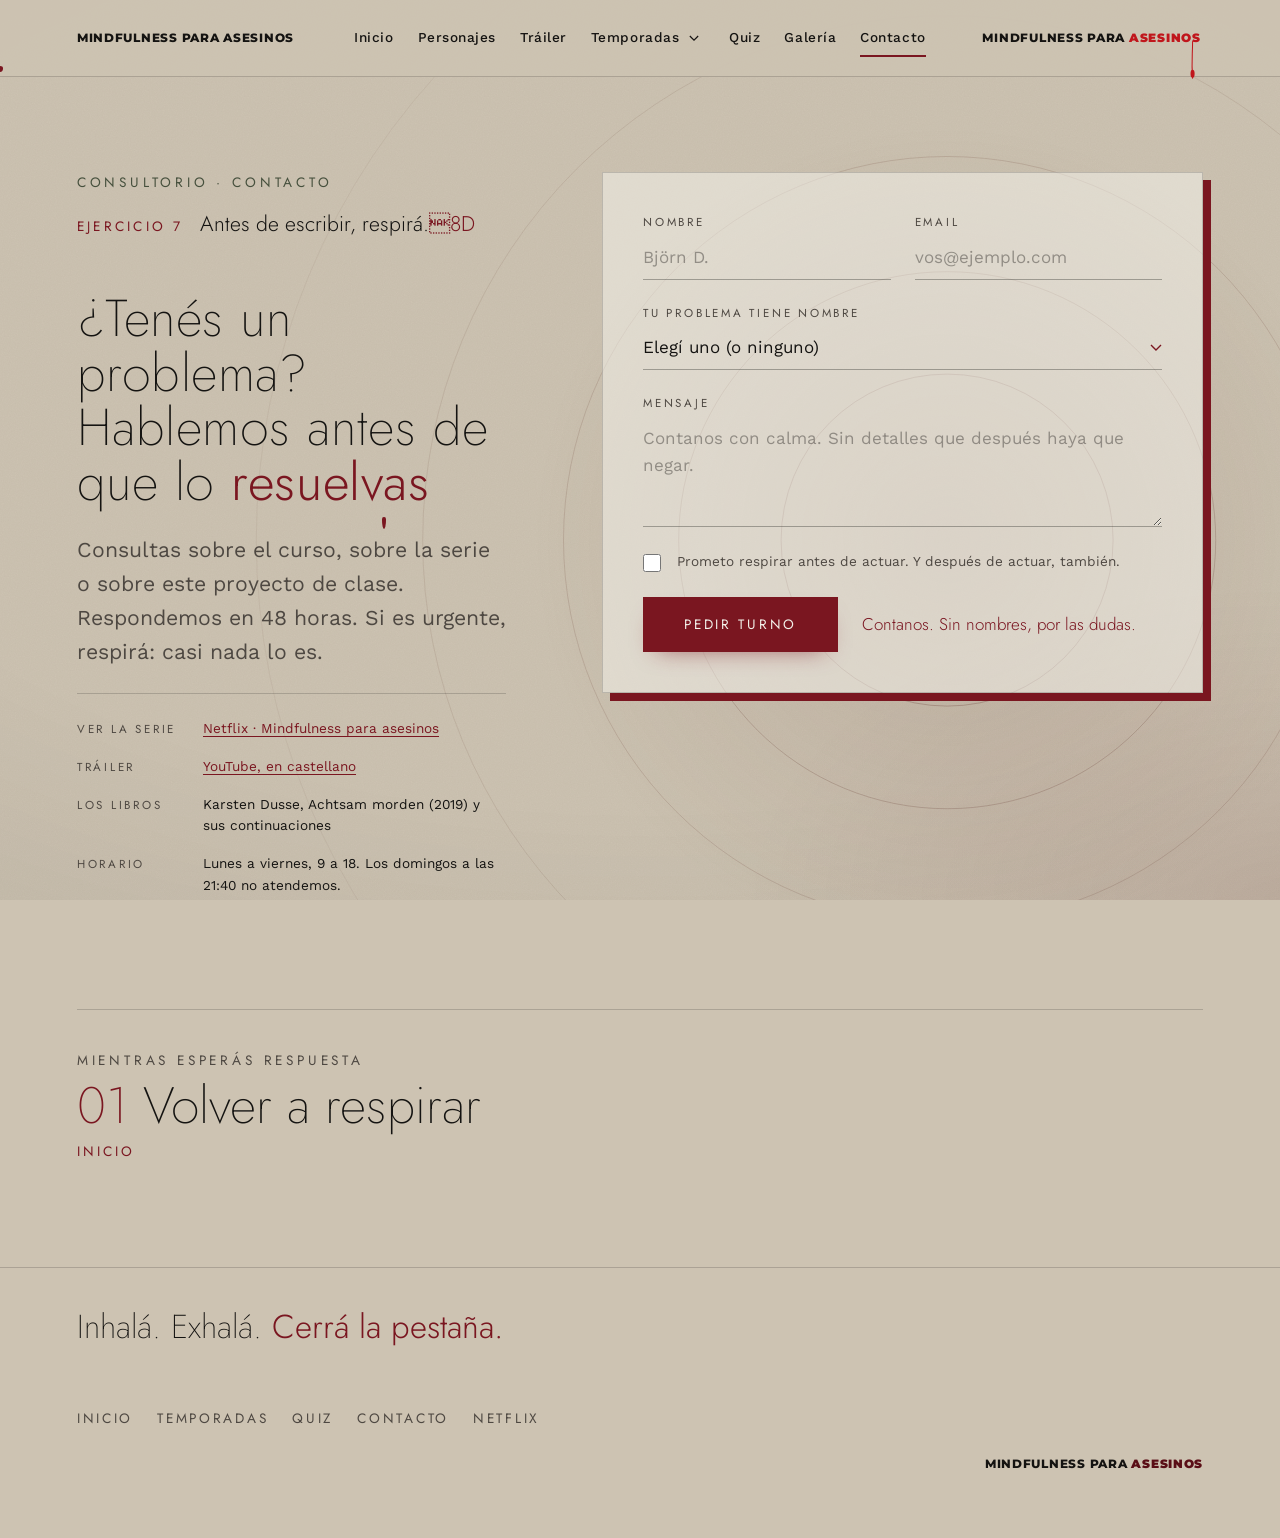
==== commit 5abc6596: "Navbar: Temporadas como botón desplegable con tres submenús; fichas de datos por temporada; hero sin" ====
--- a/contacto.html
+++ b/contacto.html
@@ -148,7 +148,14 @@
       <li><a href="index.html">Inicio</a></li>
       <li><a href="personajes.html">Personajes</a></li>
       <li><a href="trailer.html">Tráiler</a></li>
-      <li><a href="temporadas.html">Temporadas</a></li>
+      <li class="nav__item--sub" id="nav-temporadas">
+        <a href="temporadas.html" class="nav__sub-link">Temporadas</a><button class="nav__sub-toggle" type="button" aria-expanded="false" aria-controls="sub-temporadas" aria-label="Abrir el submenú de temporadas"><svg viewBox="0 0 12 8" aria-hidden="true"><path d="M1 1l5 5 5-5" fill="none" stroke="currentColor" stroke-width="1.4"/></svg></button>
+        <ul class="nav__sub" id="sub-temporadas" aria-label="Temporadas">
+          <li><a href="temporadas.html#t1"><b>01</b><span>Temporada 1</span><small>El curso · 2024</small></a></li>
+          <li><a href="temporadas.html#t2"><b>02</b><span>Temporada 2</span><small>La práctica avanzada · 2026</small></a></li>
+          <li><a href="temporadas.html#t3"><b>03</b><span>Temporada 3</span><small>Al borde del mundo · 2027, en rodaje</small></a></li>
+        </ul>
+      </li>
       <li><a href="quiz.html">Quiz</a></li>
       <li><a href="galeria.html">Galería</a></li>
       <li><a href="contacto.html">Contacto</a></li>
--- a/css/styles.css
+++ b/css/styles.css
@@ -1866,3 +1866,47 @@
   .nav__links { gap: var(--s-2); padding-top: var(--s-4); }
   .nav__links a { font-size: 1.3rem; }
 }
+
+/* =====================================================================
+   v18: "Temporadas" en la navbar es un botón desplegable con tres submenús
+   ===================================================================== */
+.nav__item--sub { position: relative; display: flex; align-items: center; gap: 4px; }
+.nav__sub-toggle { display: grid; place-items: center; width: 22px; height: 22px; border-radius: 50%; color: inherit; transition: transform 300ms var(--ease-out), background-color 200ms; }
+.nav__sub-toggle svg { width: 10px; height: 7px; }
+.nav__sub-toggle:hover { background: var(--surface); }
+.nav__item--sub.is-open .nav__sub-toggle, .nav__item--sub:hover .nav__sub-toggle { transform: rotate(180deg); }
+.nav__sub { display: grid; }
+.nav__sub a { display: grid; grid-template-columns: 28px minmax(0, 1fr); column-gap: var(--s-2); align-items: baseline; padding: var(--s-2) 0; text-decoration: none; font-size: var(--fs--1); }
+.nav__sub a::before, .nav__sub a::after { display: none; }
+.nav__sub b { font-family: var(--font-display); font-weight: 300; font-size: var(--fs-1); line-height: 1; color: var(--sangre); }
+.nav__sub span { font-family: var(--font-display); font-weight: 300; font-size: var(--fs-0); line-height: 1.15; transition: color 200ms; }
+.nav__sub small { grid-column: 2; font-family: var(--font-display); font-size: .62rem; letter-spacing: .18em; text-transform: uppercase; color: var(--muted); }
+.nav__sub a:hover span, .nav__sub a:focus-visible span { color: var(--sangre); }
+@media (min-width: 901px) {
+  .nav__sub {
+    position: absolute; left: -14px; top: calc(100% + 6px); z-index: 40; min-width: 290px;
+    padding: var(--s-3) var(--s-4); background: var(--bg); border: 1px solid var(--line); box-shadow: 0 24px 50px -30px rgba(20, 19, 17, .5);
+    opacity: 0; visibility: hidden; transform: translateY(-6px);
+    transition: opacity 220ms var(--ease-out), transform 260ms var(--ease-out), visibility 220ms;
+  }
+  .nav__sub::before { content: ""; position: absolute; left: 0; right: 0; top: -8px; height: 8px; }
+  .nav__sub::after { content: ""; position: absolute; left: 22px; top: -1px; width: 3px; height: 0; background: var(--sangre); border-radius: 0 0 50% 50% / 0 0 70% 70%; transition: height 500ms var(--ease-out) 150ms; }
+  .nav__item--sub:hover .nav__sub, .nav__item--sub:focus-within .nav__sub, .nav__item--sub.is-open .nav__sub { opacity: 1; visibility: visible; transform: none; }
+  .nav__item--sub:hover .nav__sub::after, .nav__item--sub.is-open .nav__sub::after { height: 12px; }
+  .nav__sub li + li a { border-top: 1px solid var(--line); }
+}
+@media (max-width: 900px) {
+  .nav__item--sub { flex-wrap: wrap; gap: 0 var(--s-3); }
+  .nav__sub-toggle { width: 44px; height: 44px; }
+  .nav__sub-toggle svg { width: 16px; height: 11px; }
+  .nav__sub { flex-basis: 100%; grid-template-rows: 0fr; overflow: hidden; transition: grid-template-rows 400ms var(--ease-out); }
+  .nav__sub > li { min-height: 0; }
+  .nav__sub > li:first-child { overflow: hidden; }
+  .nav__item--sub.is-open .nav__sub { grid-template-rows: 1fr; }
+  .nav__sub a { padding: var(--s-2) 0 var(--s-2) var(--s-3); font-size: var(--fs-0); letter-spacing: 0; }
+  .nav__sub span { font-size: var(--fs-1); }
+}
+@media (prefers-reduced-motion: reduce) { .nav__sub, .nav__sub-toggle { transition: none; } }
+
+/* v18: al llegar por #t1..t3 la temporada queda debajo de la navbar, no tapada */
+.season-acc { scroll-margin-top: calc(var(--nav-h) + 16px); }
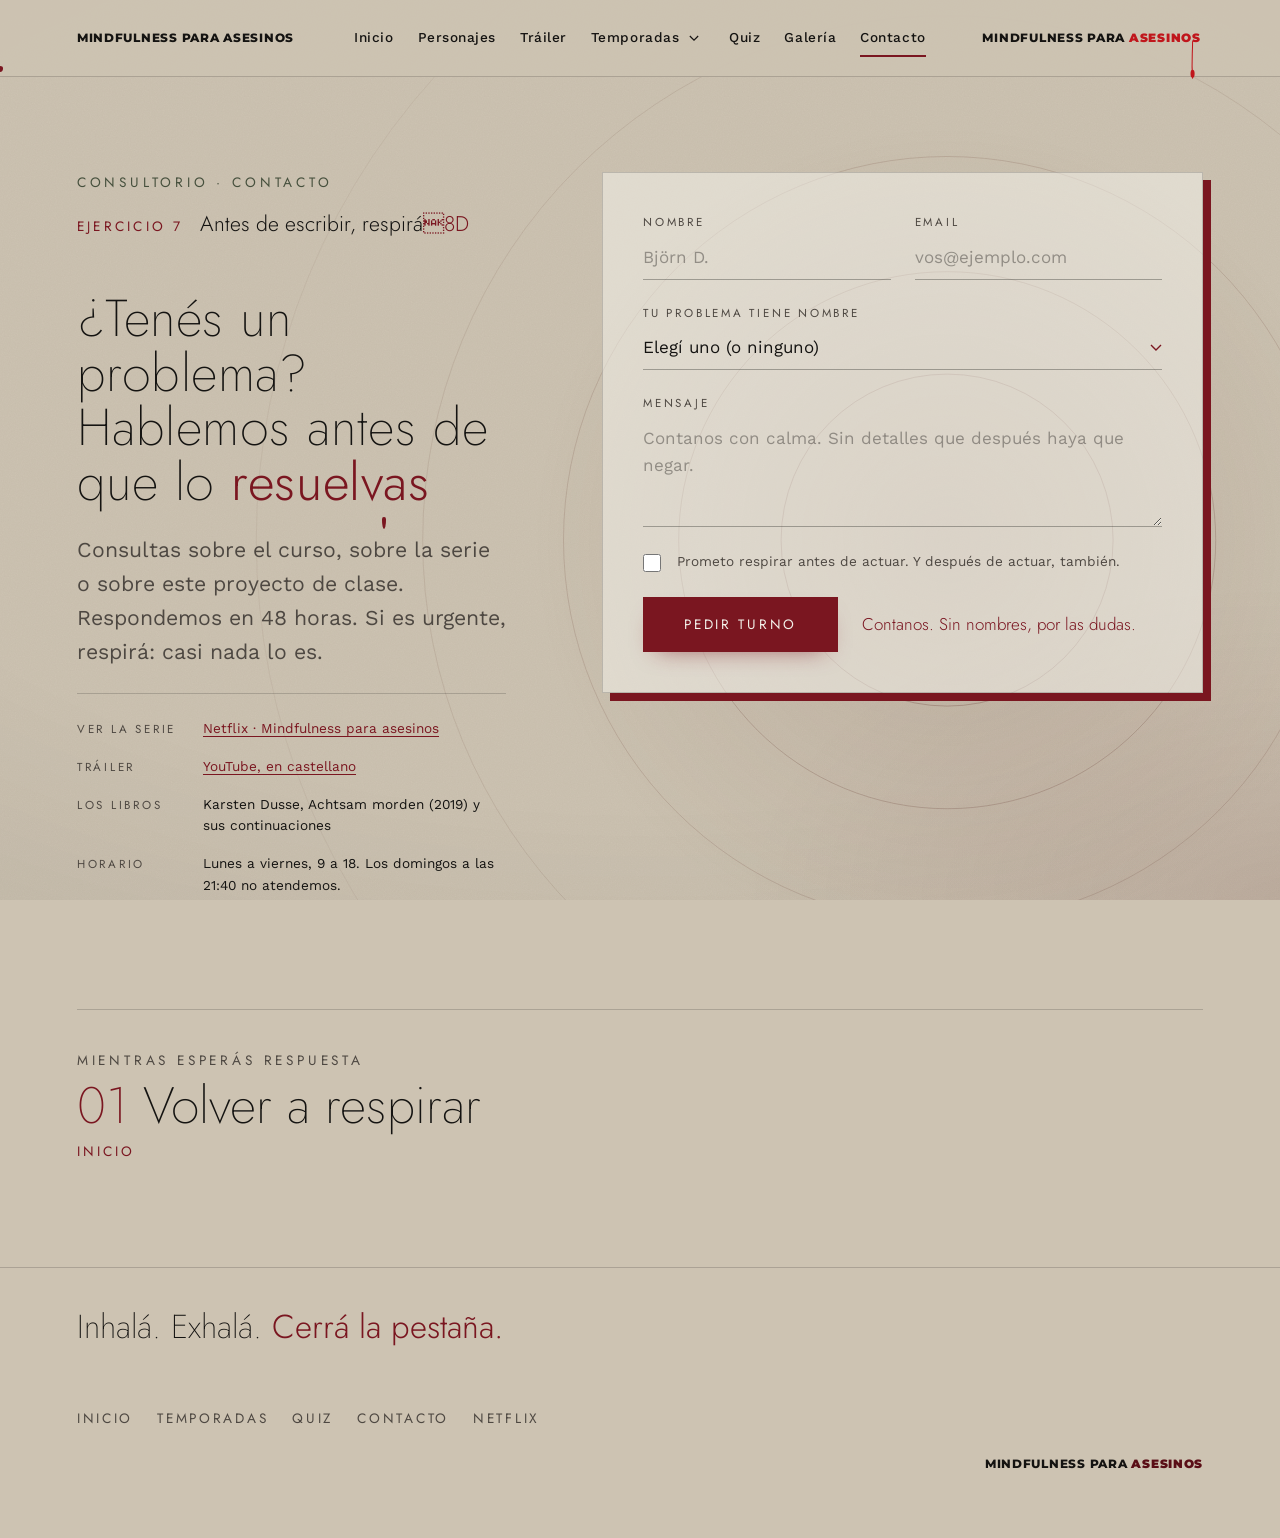
==== commit 19bad699: "Hero: el video aparece 4 s después de arrancar, recortado más y rebobina 2,6 s antes del final (sin " ====
--- a/contacto.html
+++ b/contacto.html
@@ -24,7 +24,7 @@
   <link href="https://fonts.googleapis.com/css2?family=Jost:wght@200;300;400&family=Montserrat:wght@800;900&family=Work+Sans:wght@400;500&display=swap" rel="stylesheet">
   <link rel="icon" href="data:image/svg+xml,%3Csvg xmlns='http://www.w3.org/2000/svg' viewBox='0 0 32 32'%3E%3Crect width='32' height='32' fill='%23F3F1EA'/%3E%3Cpath d='M16 4c3 7 8 11 8 17a8 8 0 0 1-16 0c0-6 5-10 8-17z' fill='%237A1620'/%3E%3C/svg%3E">
   <script type="application/ld+json">{"@context": "https://schema.org", "@type": "BreadcrumbList", "itemListElement": [{"@type": "ListItem", "position": 1, "name": "Inicio", "item": "index.html"}, {"@type": "ListItem", "position": 2, "name": "Tráiler", "item": "trailer.html"}]}</script>
-  <link rel="stylesheet" href="css/styles.css">
+  <link rel="stylesheet" href="css/styles.css?v=19">
 </head>
 <body data-page="contacto">
 
@@ -251,7 +251,7 @@
   </div>
 </footer>
 
-<script src="js/blood.js" defer></script>
-<script src="js/main.js" defer></script>
+<script src="js/blood.js?v=19" defer></script>
+<script src="js/main.js?v=19" defer></script>
 </body>
 </html>
--- a/css/styles.css
+++ b/css/styles.css
@@ -1910,3 +1910,7 @@
 
 /* v18: al llegar por #t1..t3 la temporada queda debajo de la navbar, no tapada */
 .season-acc { scroll-margin-top: calc(var(--nav-h) + 16px); }
+
+/* v19: el video del hero se recorta más para dejar afuera la barra de título y los controles de YouTube */
+.hero .screen__video iframe { transform: translate(-50%, -50%) scale(1.32); }
+@media (max-width: 900px) { .hero .screen__video iframe { transform: translate(-50%, -50%) scale(1.7); } }
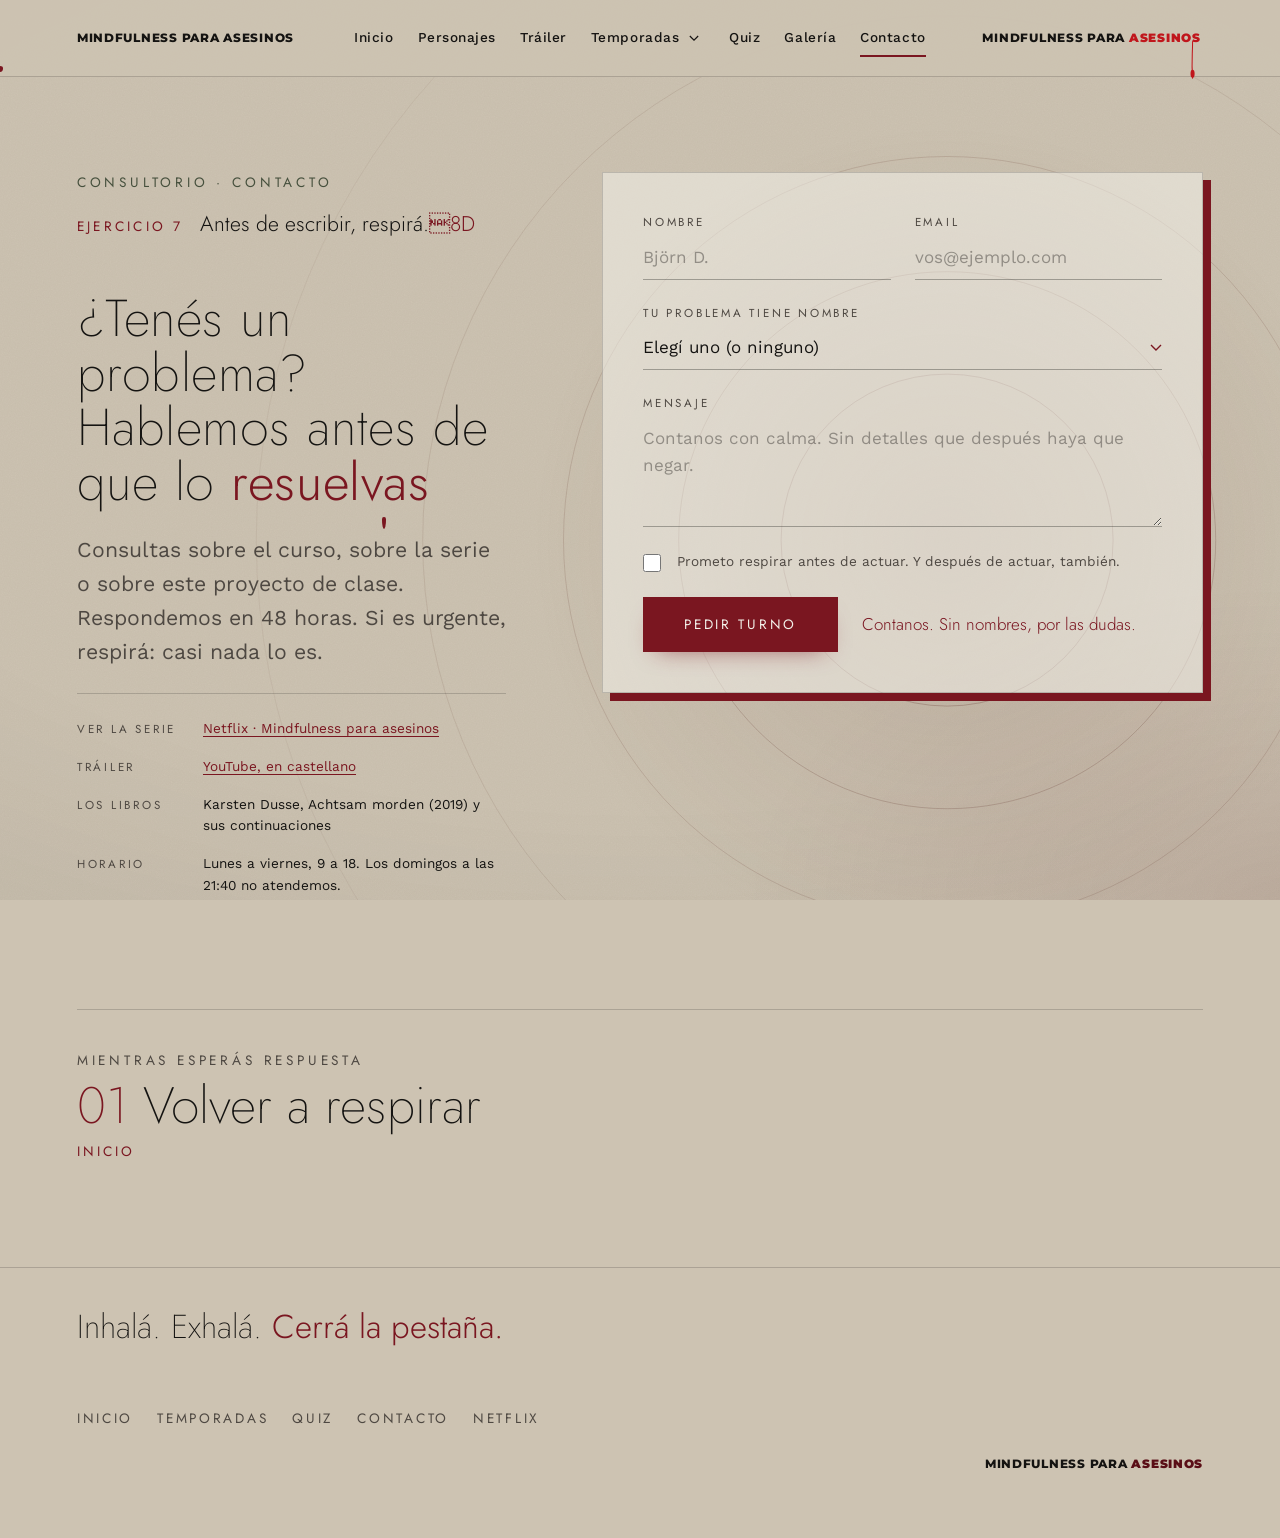
==== commit dddc9795: "Páginas separadas por temporada (1, 2 y 3) con estructura pareja; submenú apunta a ellas Co-Authored" ====
--- a/contacto.html
+++ b/contacto.html
@@ -24,7 +24,7 @@
   <link href="https://fonts.googleapis.com/css2?family=Jost:wght@200;300;400&family=Montserrat:wght@800;900&family=Work+Sans:wght@400;500&display=swap" rel="stylesheet">
   <link rel="icon" href="data:image/svg+xml,%3Csvg xmlns='http://www.w3.org/2000/svg' viewBox='0 0 32 32'%3E%3Crect width='32' height='32' fill='%23F3F1EA'/%3E%3Cpath d='M16 4c3 7 8 11 8 17a8 8 0 0 1-16 0c0-6 5-10 8-17z' fill='%237A1620'/%3E%3C/svg%3E">
   <script type="application/ld+json">{"@context": "https://schema.org", "@type": "BreadcrumbList", "itemListElement": [{"@type": "ListItem", "position": 1, "name": "Inicio", "item": "index.html"}, {"@type": "ListItem", "position": 2, "name": "Tráiler", "item": "trailer.html"}]}</script>
-  <link rel="stylesheet" href="css/styles.css?v=19">
+  <link rel="stylesheet" href="css/styles.css?v=20">
 </head>
 <body data-page="contacto">
 
@@ -151,9 +151,9 @@
       <li class="nav__item--sub" id="nav-temporadas">
         <a href="temporadas.html" class="nav__sub-link">Temporadas</a><button class="nav__sub-toggle" type="button" aria-expanded="false" aria-controls="sub-temporadas" aria-label="Abrir el submenú de temporadas"><svg viewBox="0 0 12 8" aria-hidden="true"><path d="M1 1l5 5 5-5" fill="none" stroke="currentColor" stroke-width="1.4"/></svg></button>
         <ul class="nav__sub" id="sub-temporadas" aria-label="Temporadas">
-          <li><a href="temporadas.html#t1"><b>01</b><span>Temporada 1</span><small>El curso · 2024</small></a></li>
-          <li><a href="temporadas.html#t2"><b>02</b><span>Temporada 2</span><small>La práctica avanzada · 2026</small></a></li>
-          <li><a href="temporadas.html#t3"><b>03</b><span>Temporada 3</span><small>Al borde del mundo · 2027, en rodaje</small></a></li>
+          <li><a href="temporada-1.html"><b>01</b><span>Temporada 1</span><small>El curso · 2024</small></a></li>
+          <li><a href="temporada-2.html"><b>02</b><span>Temporada 2</span><small>La práctica avanzada · 2026</small></a></li>
+          <li><a href="temporada-3.html"><b>03</b><span>Temporada 3</span><small>Al borde del mundo · 2027, en rodaje</small></a></li>
         </ul>
       </li>
       <li><a href="quiz.html">Quiz</a></li>
@@ -251,7 +251,7 @@
   </div>
 </footer>
 
-<script src="js/blood.js?v=19" defer></script>
-<script src="js/main.js?v=19" defer></script>
+<script src="js/blood.js?v=20" defer></script>
+<script src="js/main.js?v=20" defer></script>
 </body>
 </html>
--- a/css/styles.css
+++ b/css/styles.css
@@ -1914,3 +1914,52 @@
 /* v19: el video del hero se recorta más para dejar afuera la barra de título y los controles de YouTube */
 .hero .screen__video iframe { transform: translate(-50%, -50%) scale(1.32); }
 @media (max-width: 900px) { .hero .screen__video iframe { transform: translate(-50%, -50%) scale(1.7); } }
+
+/* =====================================================================
+   v20: páginas de temporada (temporada-1/2/3.html), misma estructura
+   ===================================================================== */
+.section--season .eyebrow a { color: inherit; text-decoration: none; border-bottom: 1px solid transparent; }
+.section--season .eyebrow a:hover { border-bottom-color: currentColor; }
+.season-hero { display: grid; gap: var(--s-5); margin-bottom: var(--s-7); }
+@media (min-width: 820px) { .season-hero { grid-template-columns: 260px minmax(0, 1fr); column-gap: var(--s-7); align-items: start; } }
+.season-hero .season__poster { max-width: 260px; }
+.season-hero__body { display: grid; gap: var(--s-3); max-width: 62ch; }
+.season-hero__body > p { max-width: 60ch; }
+.season-hero__num { font-family: var(--font-display); font-weight: 200; font-size: var(--fs-5); line-height: 1; color: var(--sangre); }
+.season-hero__title { font-family: var(--font-display); font-weight: 300; font-size: var(--fs-3); line-height: 1.1; margin-top: calc(var(--s-2) * -1); }
+.season-hero .season-acc__meta { margin-bottom: var(--s-2); }
+.season-hero .facts { margin-top: var(--s-3); }
+.season-block { margin-bottom: var(--s-7); }
+.season-block__title { font-family: var(--font-display); font-weight: 200; font-size: var(--fs-3); line-height: 1.1; margin-bottom: var(--s-3); }
+.season-block__note { color: var(--muted); font-size: var(--fs--1); max-width: 60ch; margin-bottom: var(--s-4); }
+.eps--page { border-top: 0; }
+.ep--soon { grid-template-rows: auto auto auto; }
+.ep__still--soon { display: grid; place-items: center; background: linear-gradient(160deg, rgba(243, 241, 234, .08), transparent 55%), var(--salvia-oscura); color: rgba(243, 241, 234, .8); font-family: var(--font-display); font-weight: 200; font-size: 2.6rem; }
+.ep__title small { display: inline-block; margin-left: 6px; font-family: var(--font-display); font-size: .6rem; letter-spacing: .2em; text-transform: uppercase; color: var(--sangre); vertical-align: middle; }
+.ep__desc { grid-column: 1 / 3; font-size: var(--fs--1); color: var(--muted); line-height: 1.45; }
+.minis { display: grid; grid-template-columns: repeat(2, minmax(0, 1fr)); gap: var(--s-5) var(--s-4); }
+@media (min-width: 820px) { .minis { grid-template-columns: repeat(4, minmax(0, 1fr)); } }
+.mini { display: grid; gap: var(--s-1); align-content: start; }
+.mini__media { aspect-ratio: 3 / 4; overflow: hidden; background: var(--salvia-oscura); margin-bottom: var(--s-2); position: relative; }
+.mini__media img { width: 100%; height: 100%; object-fit: cover; filter: saturate(.3); transition: filter 600ms var(--ease-out); }
+.mini:hover .mini__media img { filter: saturate(1); }
+.mini__ph { position: absolute; inset: 0; display: grid; place-items: center; font-family: var(--font-display); font-weight: 200; font-size: 6rem; color: rgba(243, 241, 234, .8); }
+.mini__name { font-family: var(--font-display); font-weight: 300; font-size: var(--fs-1); line-height: 1.1; }
+.mini__actor { font-size: .7rem; letter-spacing: .08em; text-transform: uppercase; color: var(--muted); }
+.mini__desc { font-size: var(--fs--1); color: var(--muted); margin-top: var(--s-1); }
+.moments { display: grid; gap: var(--s-4); border-top: 1px solid var(--line); }
+.moments li { display: grid; grid-template-columns: 56px minmax(0, 1fr); column-gap: var(--s-3); padding: var(--s-4) 0; border-bottom: 1px solid var(--line); }
+.moment__num { grid-row: 1 / 3; font-family: var(--font-display); font-weight: 200; font-size: var(--fs-3); line-height: 1; color: var(--sangre); }
+.moments h3 { font-family: var(--font-display); font-weight: 300; font-size: var(--fs-2); line-height: 1.15; }
+.moments p { color: var(--muted); max-width: 60ch; margin-top: var(--s-1); }
+.season-nav__row { display: grid; gap: var(--s-4); border-top: 1px solid var(--line); padding-top: var(--s-5); }
+@media (min-width: 700px) { .season-nav__row { grid-template-columns: 1fr 1fr; } .season-nav__link--next { text-align: right; } }
+.season-nav__link { display: grid; gap: var(--s-2); text-decoration: none; }
+.season-nav__title { font-family: var(--font-display); font-weight: 200; font-size: clamp(var(--fs-2), 3vw, var(--fs-4)); line-height: 1.05; }
+.season-nav__link:hover .season-nav__title { color: var(--sangre); }
+.season-acc__more { margin-top: var(--s-3); }
+@media (max-width: 900px) { .season-hero, .season-block { margin-bottom: var(--s-6); } .moments li { grid-template-columns: 44px minmax(0, 1fr); } }
+
+/* v20: en las páginas de temporada los episodios no dependen del desplegable */
+.eps--page > li { opacity: 1; transform: none; transition: none; }
+.ep--soon .ep__still { grid-column: 1 / 3; }
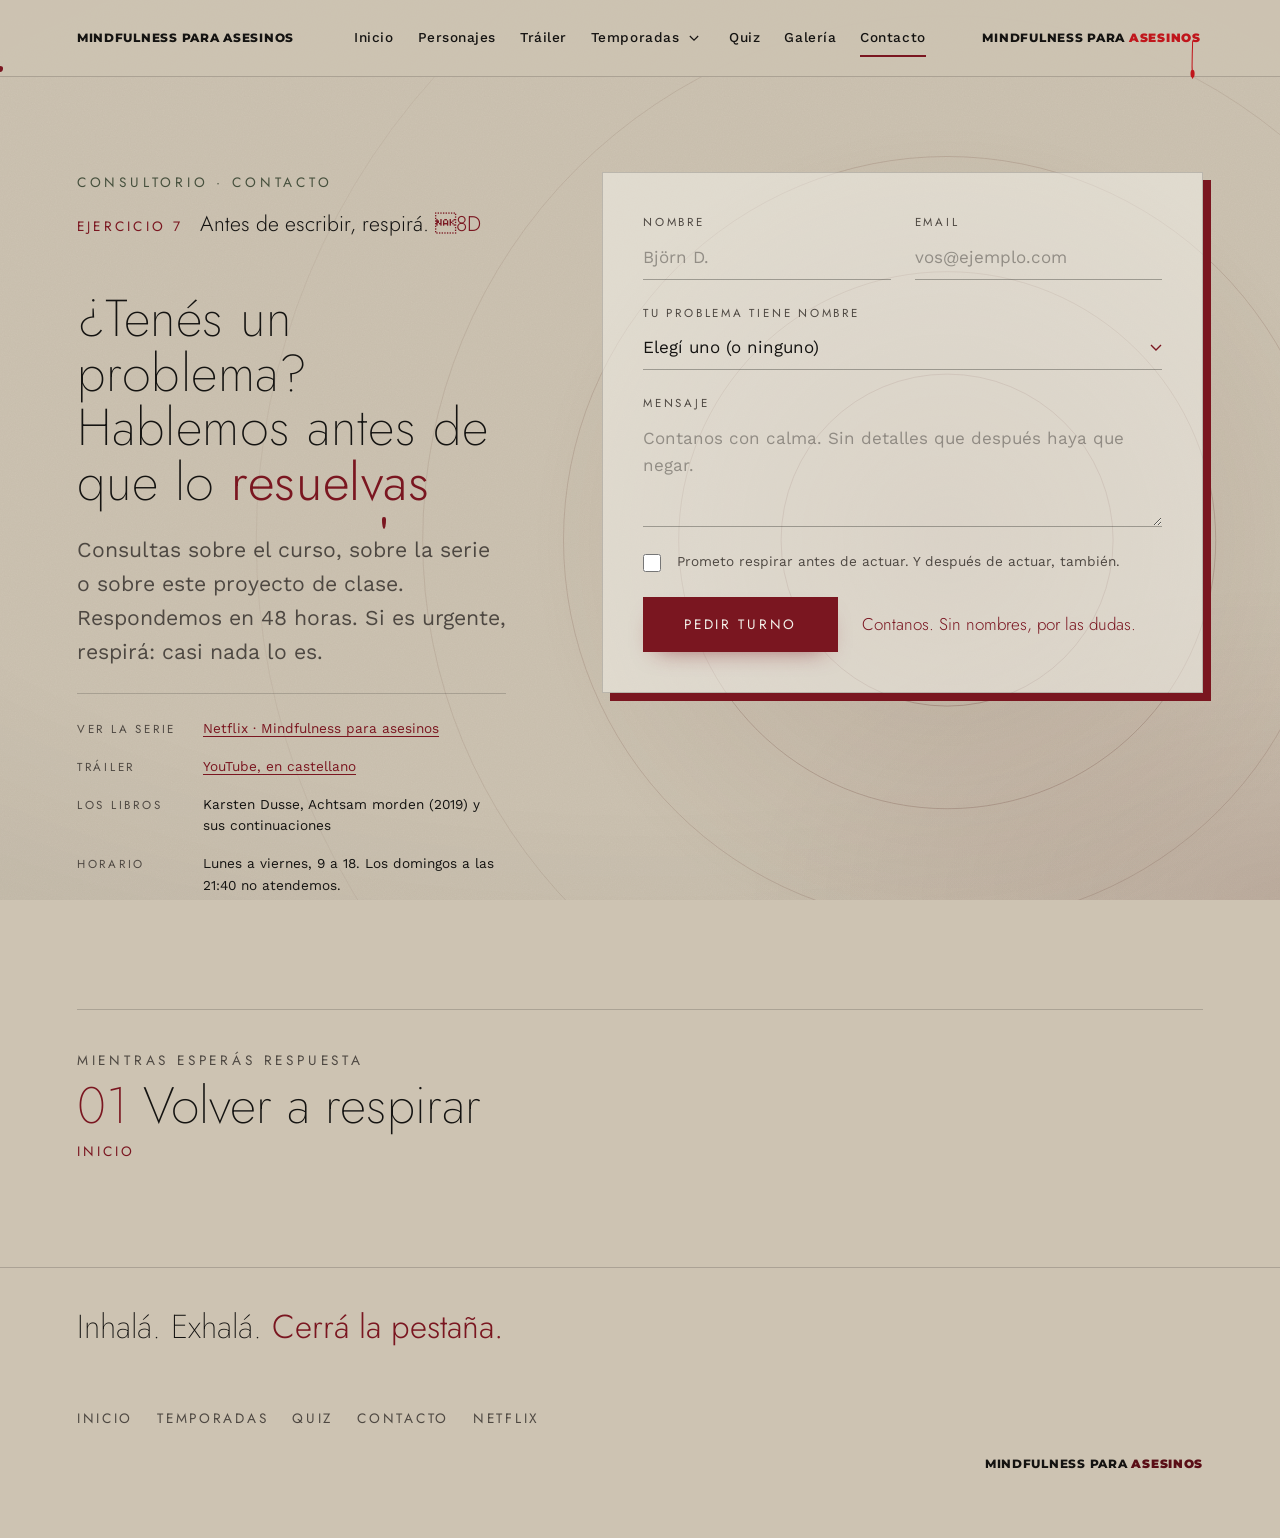
==== commit 46efb153: "Temporadas: cabecera sin desborde en móvil; README Co-Authored-By: Claude Fable 5.1 <noreply@anthrop" ====
--- a/contacto.html
+++ b/contacto.html
@@ -24,7 +24,7 @@
   <link href="https://fonts.googleapis.com/css2?family=Jost:wght@200;300;400&family=Montserrat:wght@800;900&family=Work+Sans:wght@400;500&display=swap" rel="stylesheet">
   <link rel="icon" href="data:image/svg+xml,%3Csvg xmlns='http://www.w3.org/2000/svg' viewBox='0 0 32 32'%3E%3Crect width='32' height='32' fill='%23F3F1EA'/%3E%3Cpath d='M16 4c3 7 8 11 8 17a8 8 0 0 1-16 0c0-6 5-10 8-17z' fill='%237A1620'/%3E%3C/svg%3E">
   <script type="application/ld+json">{"@context": "https://schema.org", "@type": "BreadcrumbList", "itemListElement": [{"@type": "ListItem", "position": 1, "name": "Inicio", "item": "index.html"}, {"@type": "ListItem", "position": 2, "name": "Tráiler", "item": "trailer.html"}]}</script>
-  <link rel="stylesheet" href="css/styles.css?v=20">
+  <link rel="stylesheet" href="css/styles.css?v=21">
 </head>
 <body data-page="contacto">
 
--- a/css/styles.css
+++ b/css/styles.css
@@ -1963,3 +1963,11 @@
 /* v20: en las páginas de temporada los episodios no dependen del desplegable */
 .eps--page > li { opacity: 1; transform: none; transition: none; }
 .ep--soon .ep__still { grid-column: 1 / 3; }
+
+/* v20.1: cabecera de temporada en móvil: nada empuja el ancho */
+.season-hero { grid-template-columns: minmax(0, 1fr); }
+.season-hero__body { min-width: 0; }
+.season-hero .season-acc__meta { flex-wrap: wrap; gap: var(--s-1) var(--s-3); }
+.facts { min-width: 0; }
+.facts dd, .facts dt { overflow-wrap: anywhere; }
+@media (max-width: 640px) { .facts { grid-template-columns: minmax(0, 1fr); } }
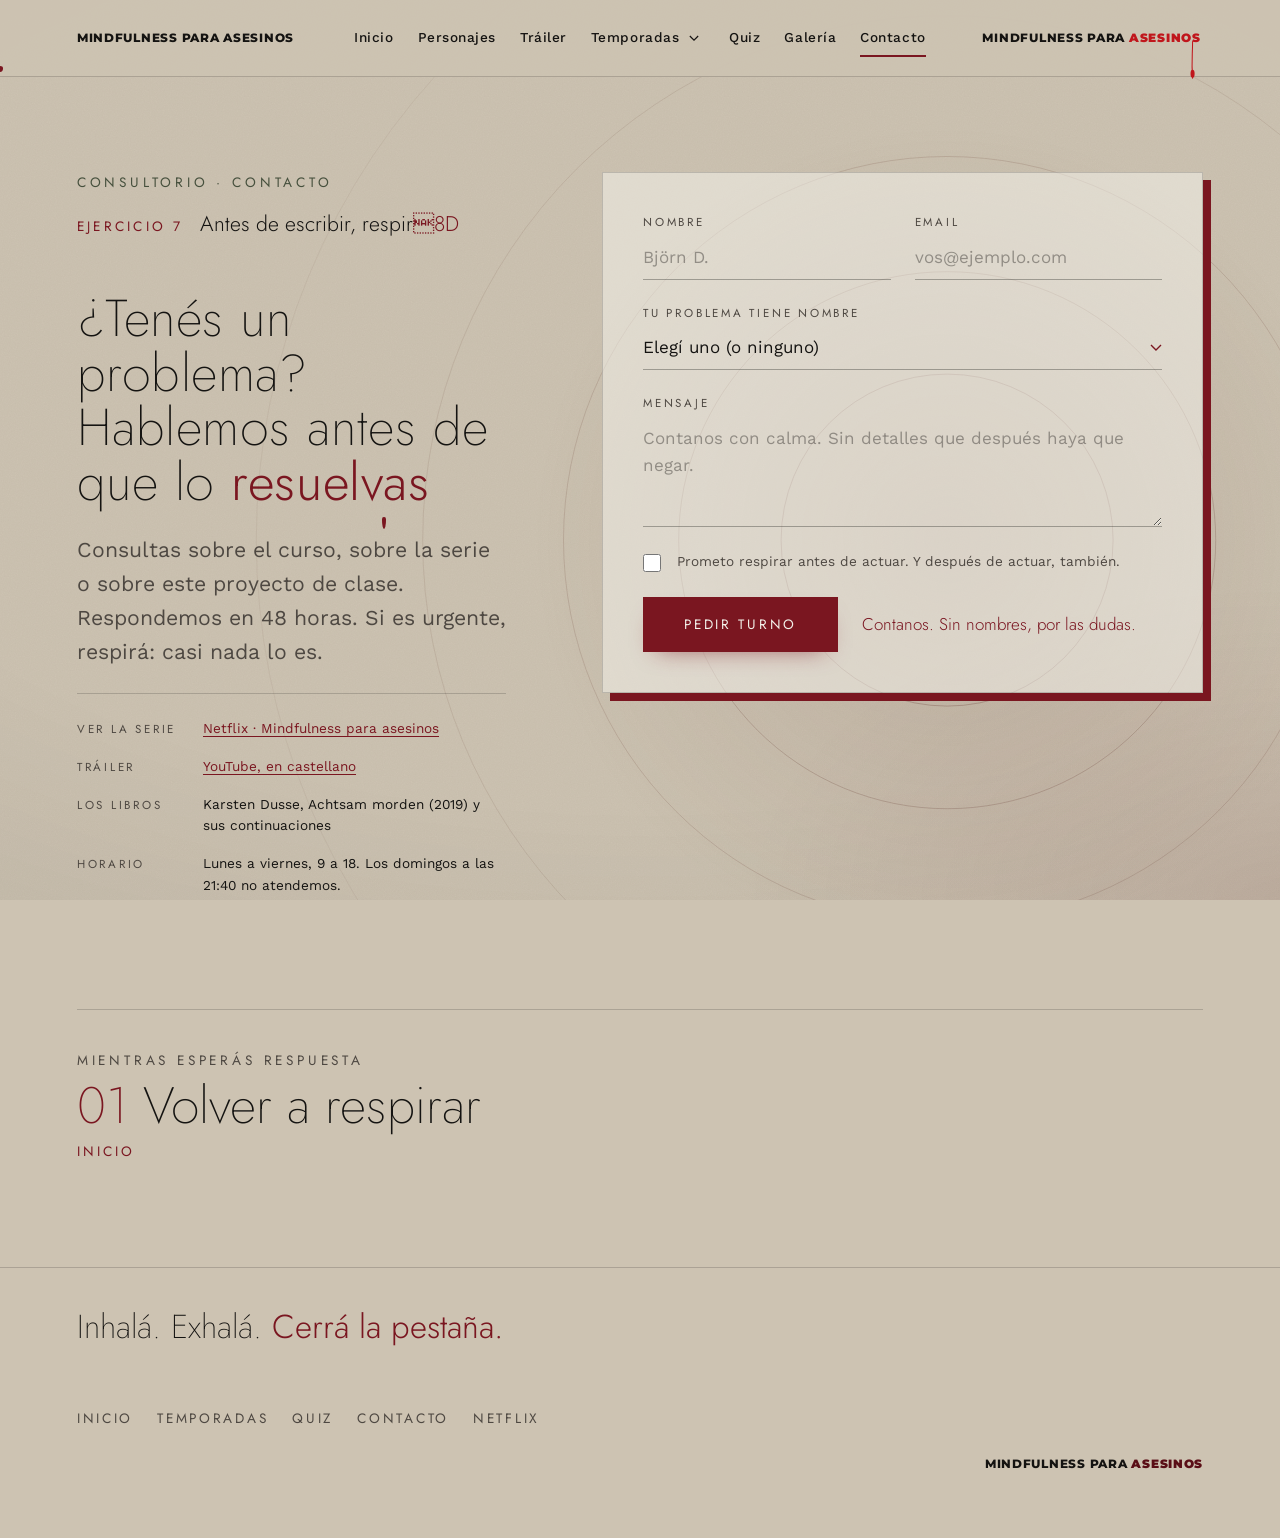
==== commit 0c009ff3: "Moscas realistas en la carga del inicio (se escapan, se aplastan, se limpian); loader en cada carga;" ====
--- a/contacto.html
+++ b/contacto.html
@@ -24,7 +24,7 @@
   <link href="https://fonts.googleapis.com/css2?family=Jost:wght@200;300;400&family=Montserrat:wght@800;900&family=Work+Sans:wght@400;500&display=swap" rel="stylesheet">
   <link rel="icon" href="data:image/svg+xml,%3Csvg xmlns='http://www.w3.org/2000/svg' viewBox='0 0 32 32'%3E%3Crect width='32' height='32' fill='%23F3F1EA'/%3E%3Cpath d='M16 4c3 7 8 11 8 17a8 8 0 0 1-16 0c0-6 5-10 8-17z' fill='%237A1620'/%3E%3C/svg%3E">
   <script type="application/ld+json">{"@context": "https://schema.org", "@type": "BreadcrumbList", "itemListElement": [{"@type": "ListItem", "position": 1, "name": "Inicio", "item": "index.html"}, {"@type": "ListItem", "position": 2, "name": "Tráiler", "item": "trailer.html"}]}</script>
-  <link rel="stylesheet" href="css/styles.css?v=21">
+  <link rel="stylesheet" href="css/styles.css?v=23">
 </head>
 <body data-page="contacto">
 
@@ -251,7 +251,7 @@
   </div>
 </footer>
 
-<script src="js/blood.js?v=20" defer></script>
-<script src="js/main.js?v=20" defer></script>
+<script src="js/blood.js?v=21" defer></script>
+<script src="js/main.js?v=21" defer></script>
 </body>
 </html>
--- a/css/styles.css
+++ b/css/styles.css
@@ -1971,3 +1971,45 @@
 .facts { min-width: 0; }
 .facts dd, .facts dt { overflow-wrap: anywhere; }
 @media (max-width: 640px) { .facts { grid-template-columns: minmax(0, 1fr); } }
+
+/* =====================================================================
+   v21: moscas sobre el monitor durante la respiración de bienvenida
+   ===================================================================== */
+.flies { position: fixed; inset: 0; z-index: 70; pointer-events: none; overflow: hidden; }
+.fly { position: absolute; left: 0; top: 0; width: 30px; height: 25px; margin: -12px 0 0 -15px; will-change: transform; }
+.fly__body { position: absolute; inset: 0; transform-origin: 50% 50%; will-change: transform; transition: translate 200ms var(--ease-out); translate: 0 calc(var(--lift, 0) * -6px); }
+.fly__svg { width: 100%; height: 100%; overflow: visible; display: block; }
+.fly__shadow {
+  position: absolute; left: 22%; top: 30%; width: 62%; height: 46%; border-radius: 50%;
+  background: radial-gradient(ellipse at center, rgba(20, 19, 17, .42), rgba(20, 19, 17, .18) 55%, transparent 75%);
+  filter: blur(1.5px); transition: transform 200ms var(--ease-out), opacity 200ms;
+  transform: translate(calc(var(--lift, 0) * 6px), calc(var(--lift, 0) * 9px)) scale(calc(1 + var(--lift, 0) * .5)); opacity: calc(.95 - var(--lift, 0) * .5);
+}
+.fly__hip { transform-box: view-box; transform-origin: 0 0; }
+.fly__hip--a, .fly__hip--b { transform-origin: 0px 0px; }
+.fly__leg { fill: none; stroke: #1c1a18; stroke-width: 1.1; stroke-linecap: round; stroke-linejoin: round; }
+.fly__wing { transform-origin: 2px 0; }
+.fly__wing--l { transform-origin: 2px -2px; }
+.fly__wing--r { transform-origin: 2px 2px; }
+.fly.is-flying .fly__svg { filter: blur(.4px); }
+.fly.is-flying .fly__wings { filter: blur(1.2px); }
+@media (prefers-reduced-motion: reduce) { .flies { display: none; } }
+
+/* v21: la cabecera de temporada vuelve a dos columnas en desktop (la regla móvil se había pisado) */
+@media (min-width: 820px) { .season-hero { grid-template-columns: 260px minmax(0, 1fr); } }
+
+/* v22: el hero termina en la foto de Björn: fundido lento y Ken Burns muy suave */
+.screen.is-ended .screen__video { transition: opacity 1400ms var(--ease-out); }
+.screen.is-ended .screen__poster { animation: kenburns 40s var(--ease-out) forwards; }
+
+/* v22: las moscas se pueden aplastar con el mouse; quedan pegadas con una mancha y al rato se limpian */
+.fly { pointer-events: auto; cursor: crosshair; }
+.fly.is-squashed { pointer-events: none; }
+.fly.is-squashed .fly__shadow { opacity: 0; }
+.fly.is-squashed .fly__svg { filter: contrast(1.1) brightness(.9); }
+.fly.is-squashed::after {
+  content: ""; position: absolute; left: 10%; top: 25%; width: 90%; height: 60%; border-radius: 50% 60% 40% 55% / 60% 40% 60% 40%;
+  background: radial-gradient(ellipse at 45% 50%, rgba(110, 12, 20, .55), rgba(140, 22, 30, .3) 55%, transparent 80%);
+  mix-blend-mode: multiply; z-index: -1;
+}
+.fly.is-cleaning { transition: opacity 1400ms var(--ease-out); opacity: 0; }
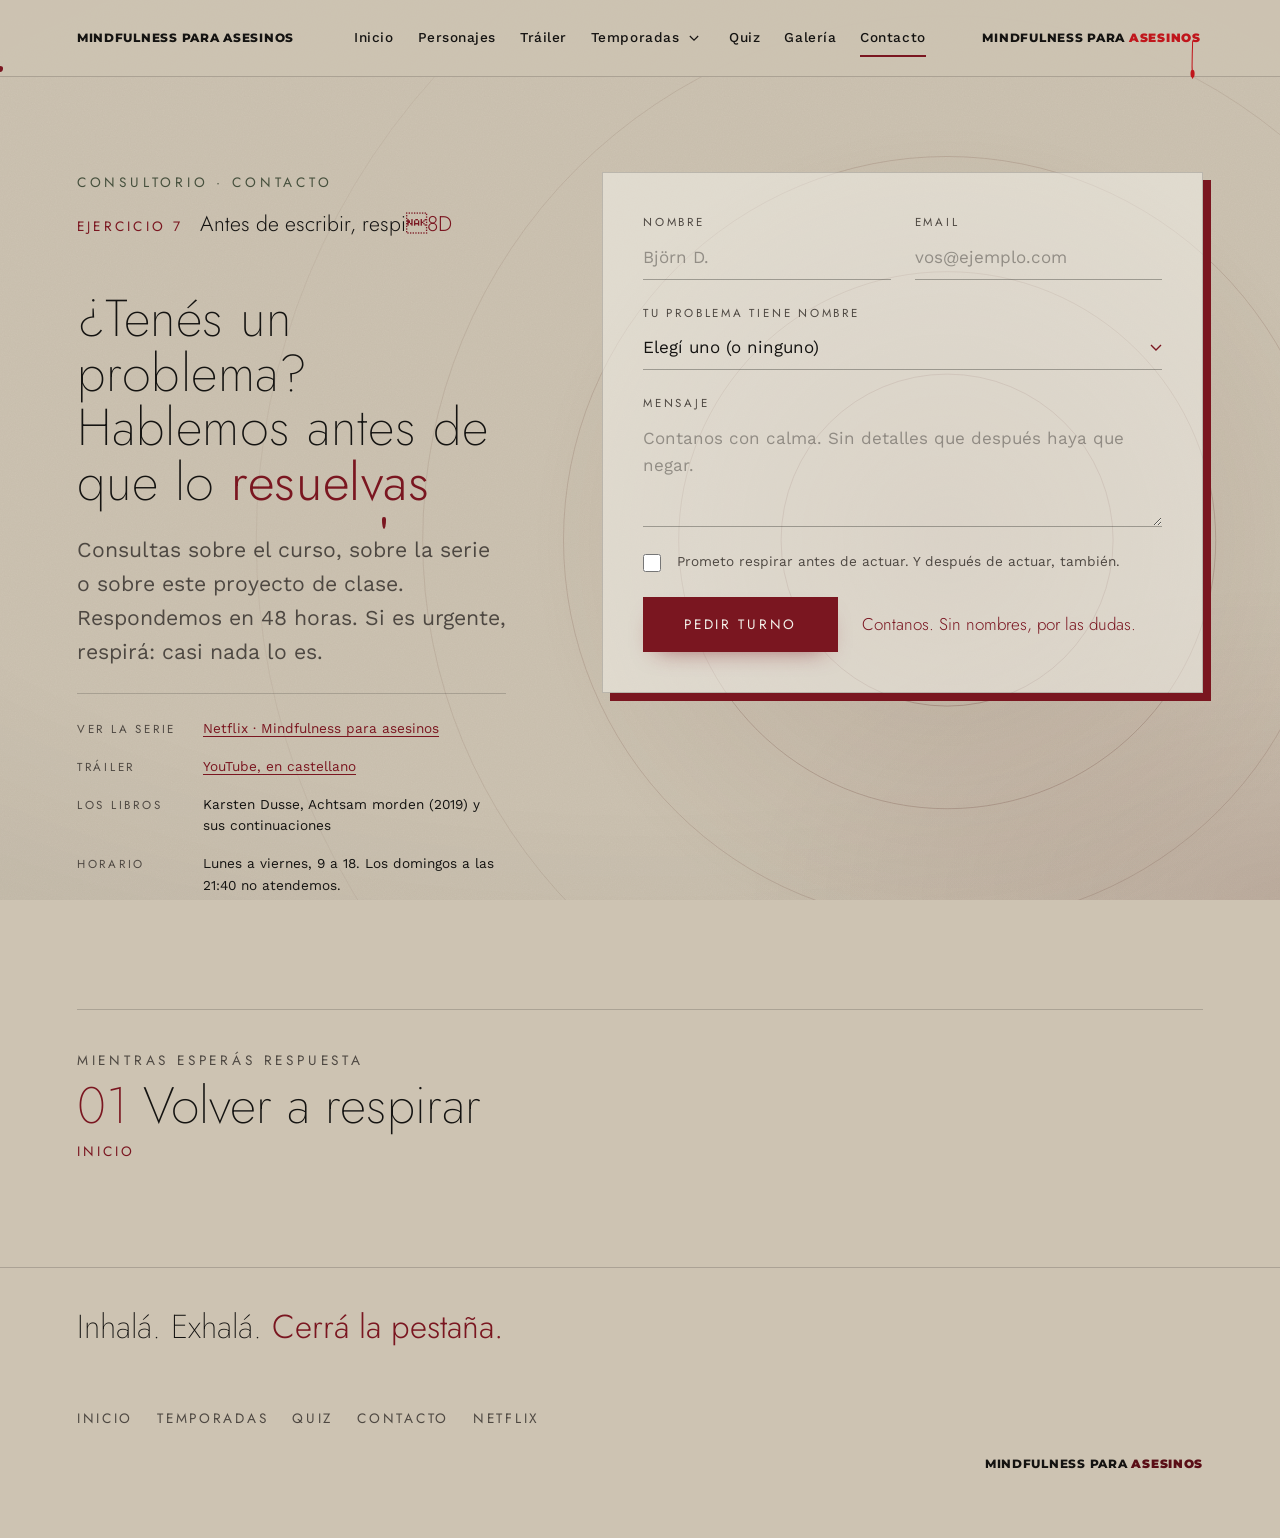
==== commit bf560d57: "Moscas más fáciles de alcanzar: menos reflejo, reacción con retardo, zona de clic más grande Co-Auth" ====
--- a/contacto.html
+++ b/contacto.html
@@ -24,7 +24,7 @@
   <link href="https://fonts.googleapis.com/css2?family=Jost:wght@200;300;400&family=Montserrat:wght@800;900&family=Work+Sans:wght@400;500&display=swap" rel="stylesheet">
   <link rel="icon" href="data:image/svg+xml,%3Csvg xmlns='http://www.w3.org/2000/svg' viewBox='0 0 32 32'%3E%3Crect width='32' height='32' fill='%23F3F1EA'/%3E%3Cpath d='M16 4c3 7 8 11 8 17a8 8 0 0 1-16 0c0-6 5-10 8-17z' fill='%237A1620'/%3E%3C/svg%3E">
   <script type="application/ld+json">{"@context": "https://schema.org", "@type": "BreadcrumbList", "itemListElement": [{"@type": "ListItem", "position": 1, "name": "Inicio", "item": "index.html"}, {"@type": "ListItem", "position": 2, "name": "Tráiler", "item": "trailer.html"}]}</script>
-  <link rel="stylesheet" href="css/styles.css?v=23">
+  <link rel="stylesheet" href="css/styles.css?v=24">
 </head>
 <body data-page="contacto">
 
--- a/css/styles.css
+++ b/css/styles.css
@@ -2013,3 +2013,6 @@
   mix-blend-mode: multiply; z-index: -1;
 }
 .fly.is-cleaning { transition: opacity 1400ms var(--ease-out); opacity: 0; }
+
+/* v23: la zona de clic de cada mosca es más generosa que el dibujo */
+.fly::before { content: ""; position: absolute; inset: -14px; }
